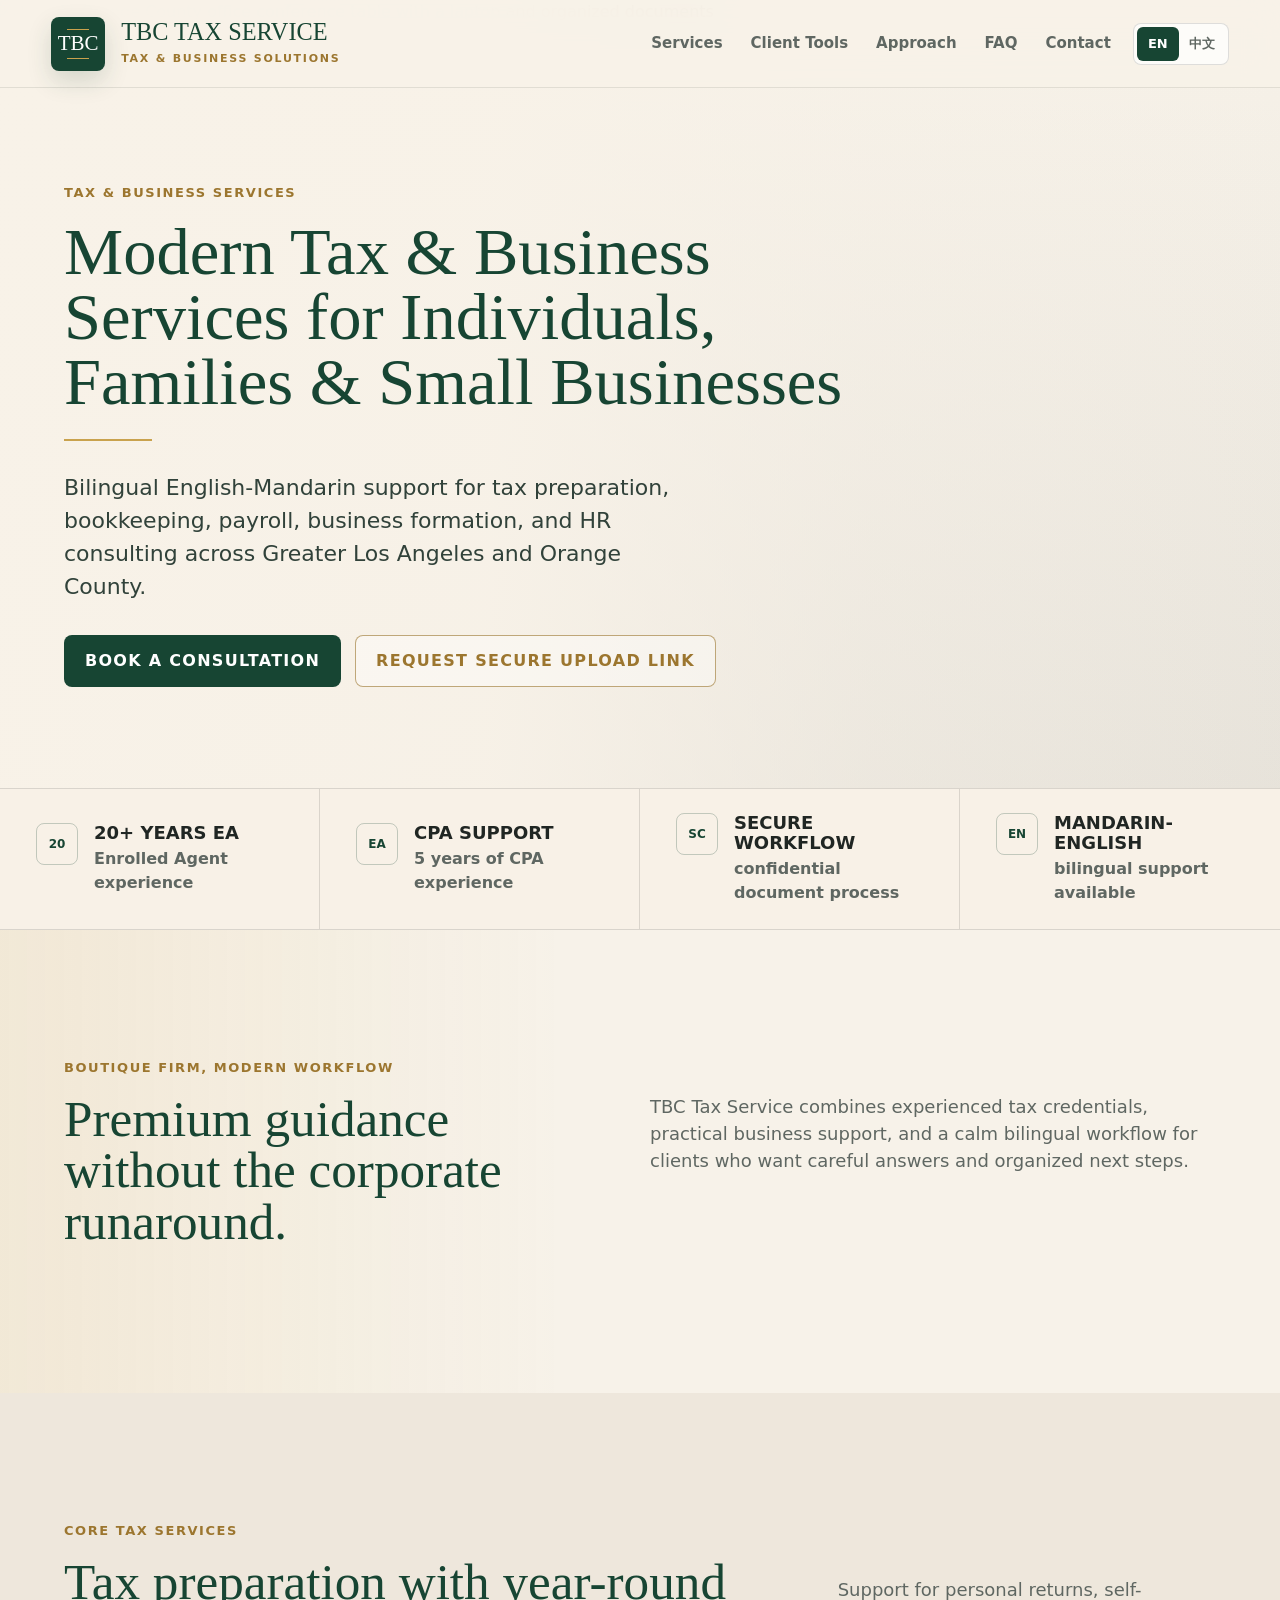
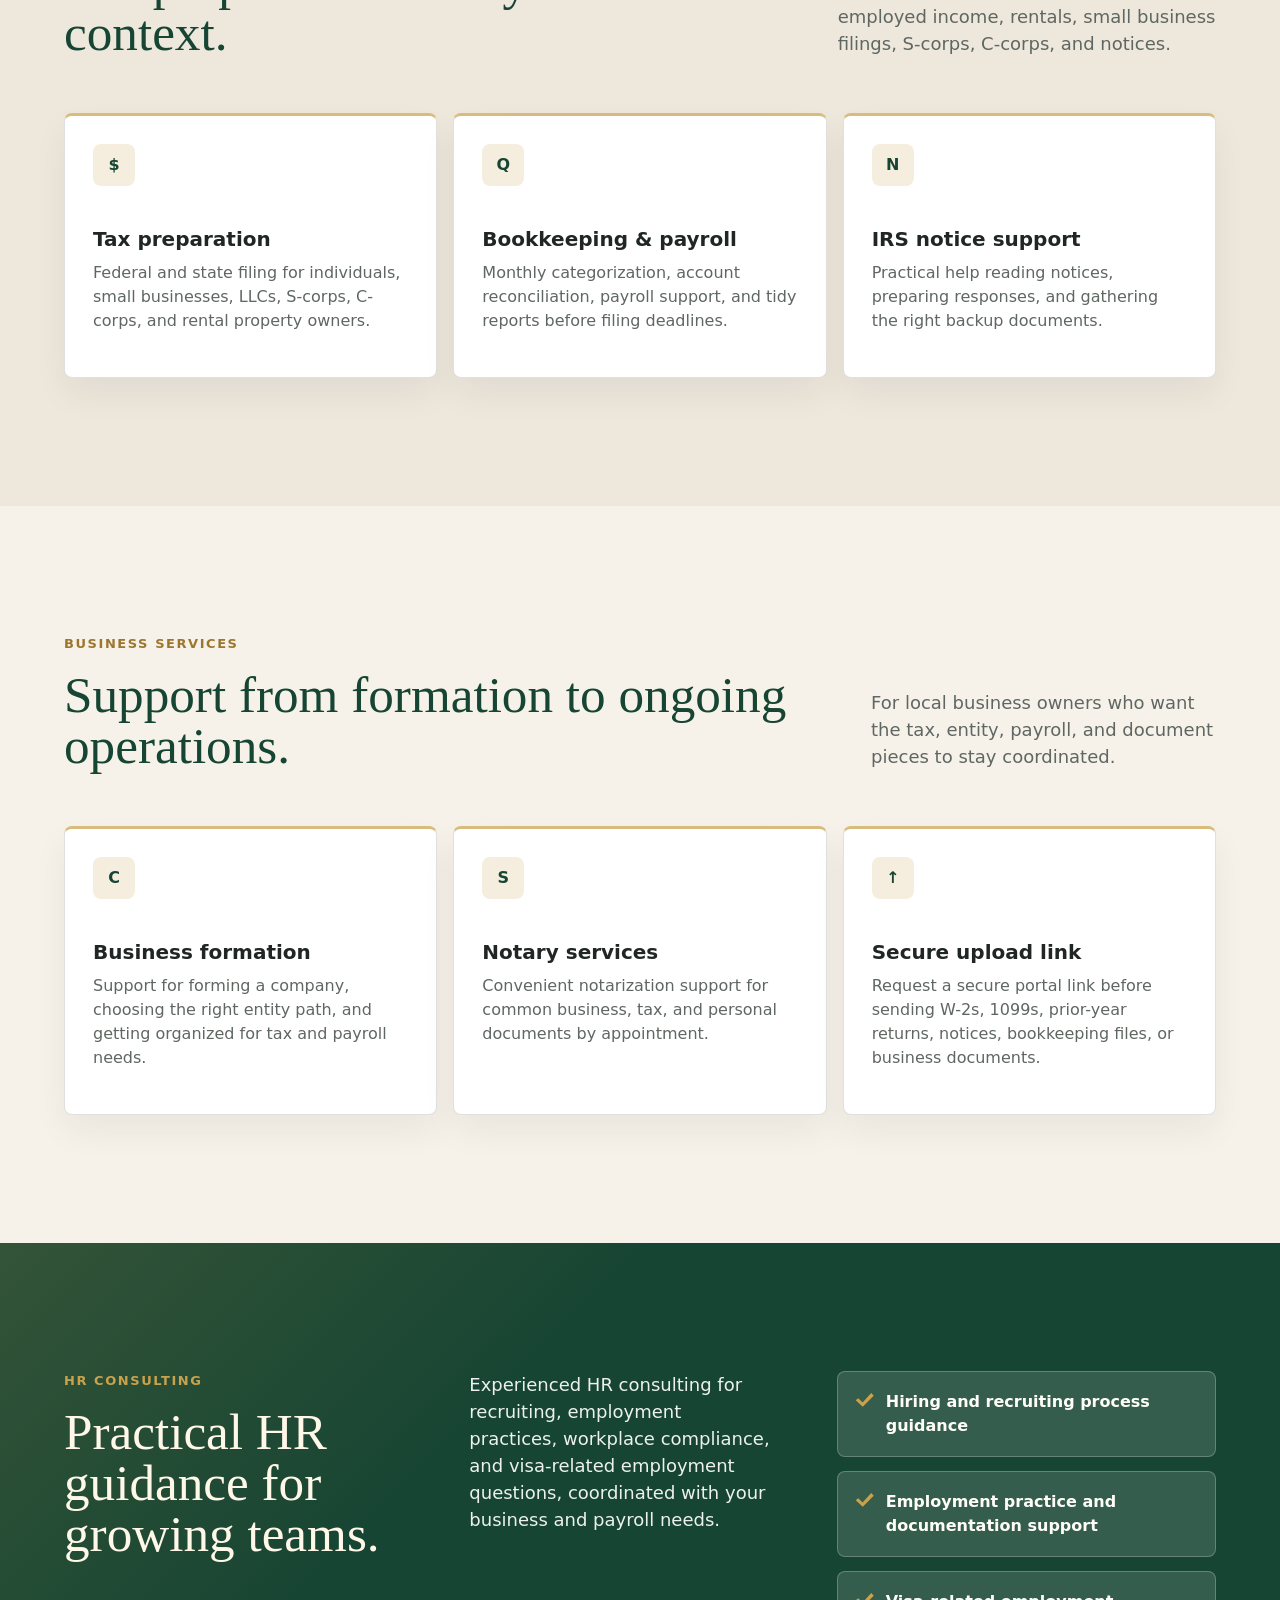
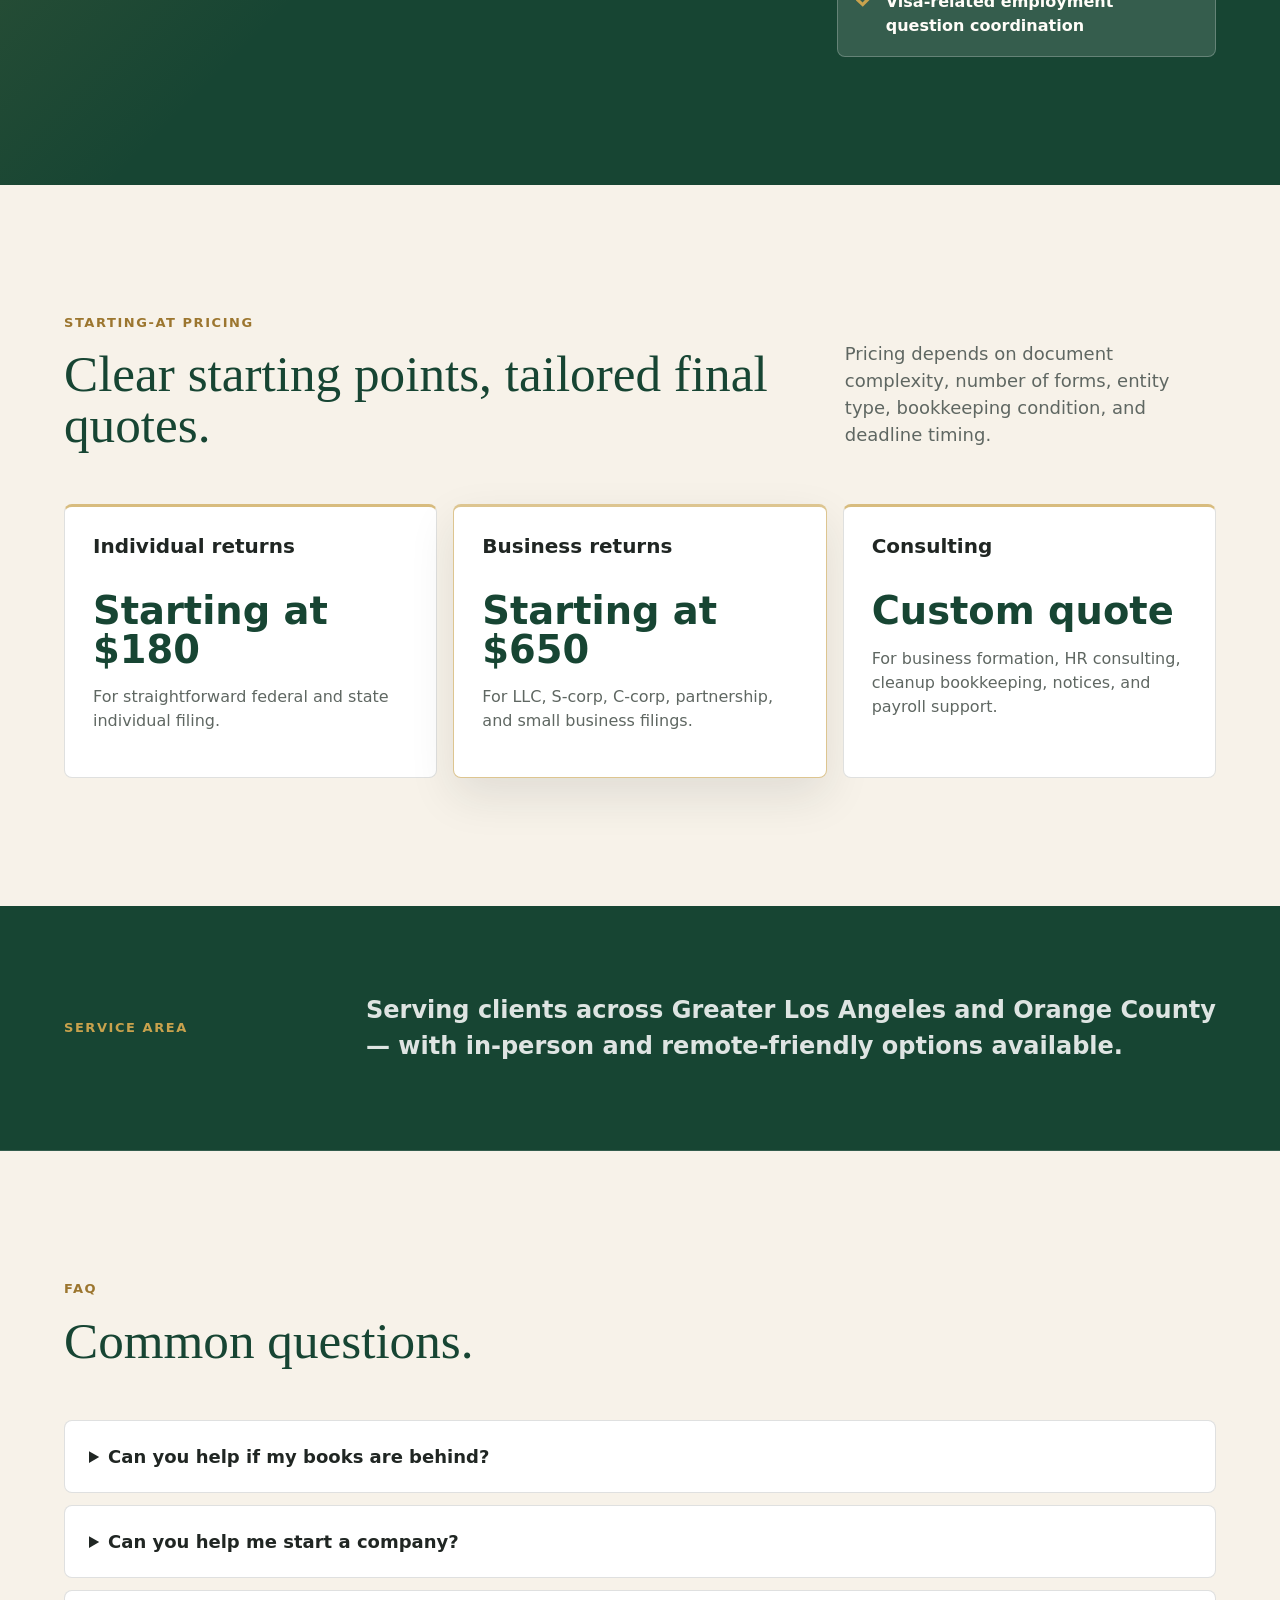
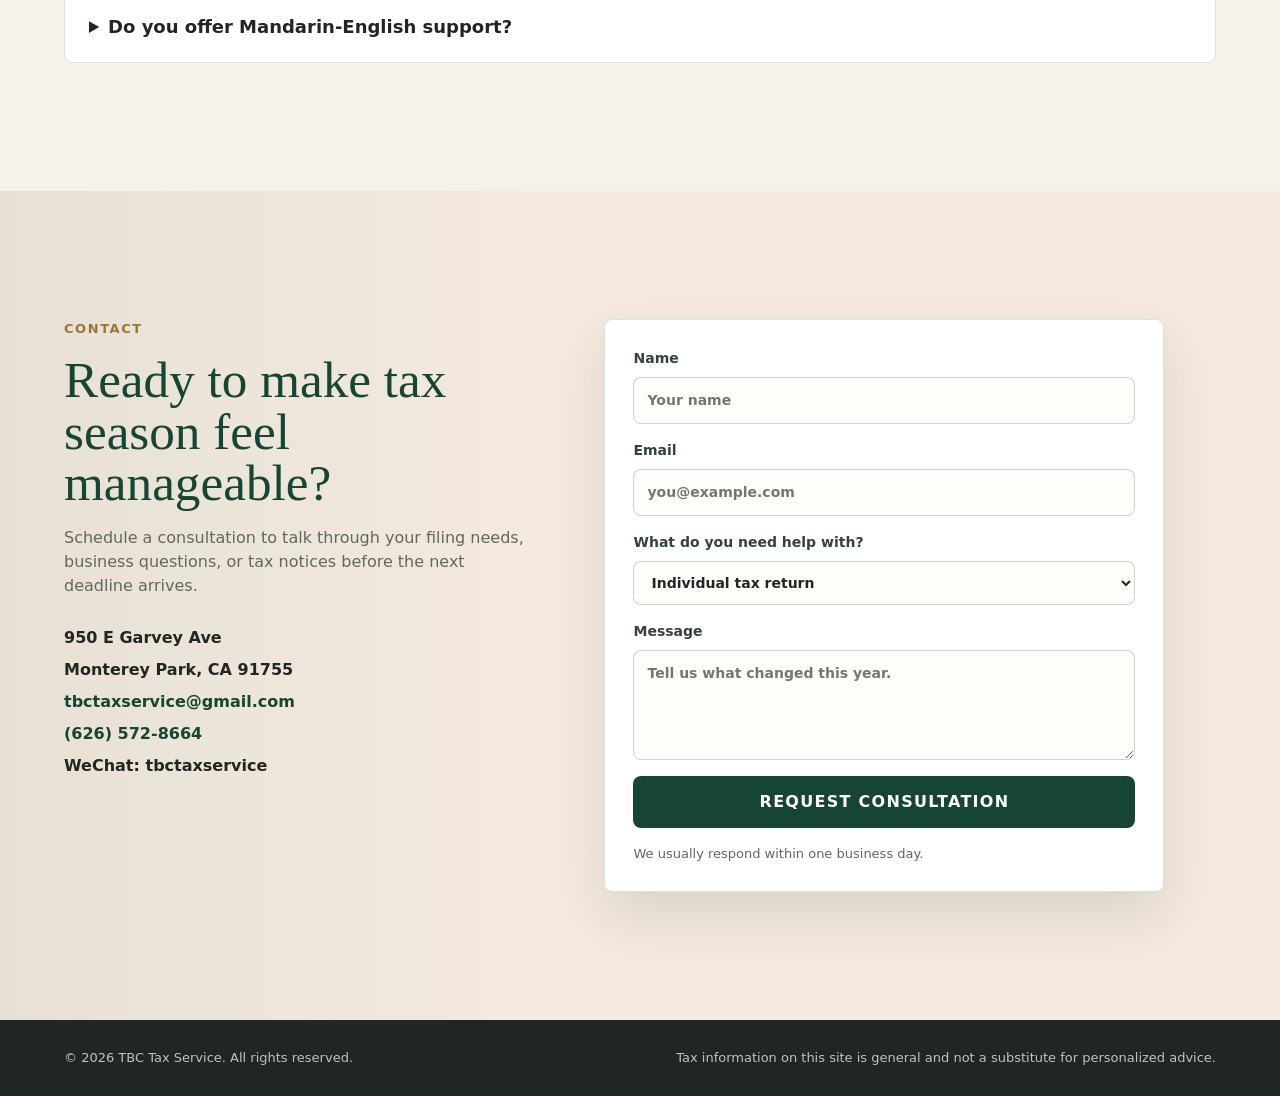
==== index.html @ c4c61e95 "Add files via upload" ====
<!doctype html>
<html lang="en">
  <head>
    <meta charset="utf-8">
    <meta name="viewport" content="width=device-width, initial-scale=1">
    <title>TBC Tax Service | Modern Tax & Business Services</title>
    <meta
      name="description"
      content="Modern tax and business services for individuals, families, self-employed professionals, and small businesses across Greater Los Angeles and Orange County."
    >
    <link rel="stylesheet" href="styles.css">
  </head>
  <body data-page-title-en="TBC Tax Service | Modern Tax & Business Services" data-page-title-zh="TBC Tax Service | 现代税务与商业服务">
    <header class="site-header">
      <a class="brand" href="index.html" aria-label="TBC Tax Service home">
        <span class="brand-mark" aria-hidden="true">TBC</span>
        <span>
          <strong>TBC Tax Service</strong>
          <small>Tax & Business Solutions</small>
        </span>
      </a>

      <div class="header-actions">
        <nav class="nav-links" aria-label="Main navigation">
          <a href="services.html" data-i18n="nav.services">Services</a>
          <a href="client-tools.html" data-i18n="nav.tools">Client Tools</a>
          <a href="approach.html" data-i18n="nav.approach">Approach</a>
          <a href="faq.html" data-i18n="nav.faq">FAQ</a>
          <a href="contact.html" data-i18n="nav.contact">Contact</a>
        </nav>

        <div class="language-switch" aria-label="Language selector">
          <button type="button" data-lang-option="en" aria-pressed="true">EN</button>
          <button type="button" data-lang-option="zh" aria-pressed="false">中文</button>
        </div>

        <button class="nav-toggle" type="button" aria-label="Open navigation" aria-expanded="false">
          <span></span>
          <span></span>
        </button>
      </div>
    </header>

    <main id="top">
      <section class="hero" aria-label="Tax firm introduction">
        <img src="assets/hero-orange-county-office.png" alt="A sunlit Orange County office conference table with a laptop and organized documents" class="hero-image">
        <div class="hero-overlay" aria-hidden="true"></div>
        <div class="hero-content">
          <p class="eyebrow" data-i18n="hero.eyebrow">Tax & business services</p>
          <h1 data-i18n="hero.headline">Modern Tax & Business Services for Individuals, Families & Small Businesses</h1>
          <p class="hero-copy" data-i18n="hero.copy">
            Bilingual English-Mandarin support for tax preparation, bookkeeping, payroll,
            business formation, and HR consulting across Greater Los Angeles and Orange County.
          </p>
          <div class="hero-actions">
            <a class="button primary" href="contact.html" data-i18n="hero.cta">Book a consultation</a>
            <a class="button secondary" href="client-tools.html" data-i18n="tools.portalCta">Request secure upload link</a>
          </div>
        </div>
      </section>

      <section class="trust-strip" aria-label="Firm highlights">
        <div>
          <span class="trust-icon" aria-hidden="true">20</span>
          <strong data-i18n="trust.eaTitle">20+ years EA</strong>
          <span data-i18n="trust.eaText">Enrolled Agent experience</span>
        </div>
        <div>
          <span class="trust-icon" aria-hidden="true">EA</span>
          <strong data-i18n="trust.cpaTitle">CPA support</strong>
          <span data-i18n="trust.cpaText">5 years of CPA experience</span>
        </div>
        <div>
          <span class="trust-icon" aria-hidden="true">SC</span>
          <strong data-i18n="trust.secureTitle">Secure workflow</strong>
          <span data-i18n="trust.secureText">confidential document process</span>
        </div>
        <div>
          <span class="trust-icon" aria-hidden="true">EN</span>
          <strong data-i18n="trust.languageTitle">Mandarin-English</strong>
          <span data-i18n="trust.languageText">bilingual support available</span>
        </div>
      </section>

      <section class="section trust-build">
        <div class="section-kicker" data-i18n="trustBuild.kicker">Boutique firm, modern workflow</div>
        <div class="intro-grid">
          <h2 data-i18n="trustBuild.heading">Premium guidance without the corporate runaround.</h2>
          <p data-i18n="trustBuild.copy">
            TBC Tax Service combines experienced tax credentials, practical business support,
            and a calm bilingual workflow for clients who want careful answers and organized next steps.
          </p>
        </div>
      </section>

      <section class="section services core-tax">
        <div class="section-heading">
          <div>
            <div class="section-kicker" data-i18n="home.coreTaxKicker">Core tax services</div>
            <h2 data-i18n="home.coreTaxHeading">Tax preparation with year-round context.</h2>
          </div>
          <p data-i18n="home.coreTaxCopy">Support for personal returns, self-employed income, rentals, small business filings, S-corps, C-corps, and notices.</p>
        </div>

        <div class="service-grid compact-grid">
          <article class="service-card">
            <span class="service-icon" aria-hidden="true">$</span>
            <h3 data-i18n="services.taxTitle">Tax preparation</h3>
            <p data-i18n="services.taxText">Federal and state filing for individuals, small businesses, LLCs, S-corps, C-corps, and rental property owners.</p>
          </article>
          <article class="service-card">
            <span class="service-icon" aria-hidden="true">Q</span>
            <h3 data-i18n="services.bookkeepingTitle">Bookkeeping & payroll</h3>
            <p data-i18n="services.bookkeepingText">Monthly categorization, account reconciliation, payroll support, and tidy reports before filing deadlines.</p>
          </article>
          <article class="service-card">
            <span class="service-icon" aria-hidden="true">N</span>
            <h3 data-i18n="services.noticeTitle">IRS notice support</h3>
            <p data-i18n="services.noticeText">Practical help reading notices, preparing responses, and gathering the right backup documents.</p>
          </article>
        </div>
      </section>

      <section class="section business-services">
        <div class="section-heading">
          <div>
            <div class="section-kicker" data-i18n="home.businessKicker">Business services</div>
            <h2 data-i18n="home.businessHeading">Support from formation to ongoing operations.</h2>
          </div>
          <p data-i18n="home.businessCopy">For local business owners who want the tax, entity, payroll, and document pieces to stay coordinated.</p>
        </div>

        <div class="service-grid compact-grid">
          <article class="service-card">
            <span class="service-icon" aria-hidden="true">C</span>
            <h3 data-i18n="services.formationTitle">Business formation</h3>
            <p data-i18n="services.formationText">Support for forming a company, choosing the right entity path, and getting organized for tax and payroll needs.</p>
          </article>
          <article class="service-card">
            <span class="service-icon" aria-hidden="true">S</span>
            <h3 data-i18n="services.notaryTitle">Notary services</h3>
            <p data-i18n="services.notaryText">Convenient notarization support for common business, tax, and personal documents by appointment.</p>
          </article>
          <article class="service-card">
            <span class="service-icon" aria-hidden="true">↑</span>
            <h3 data-i18n="tools.uploadTitle">Secure upload link</h3>
            <p data-i18n="tools.uploadText">Request a secure portal link before sending W-2s, 1099s, prior-year returns, notices, bookkeeping files, or business documents.</p>
          </article>
        </div>
      </section>

      <section class="section hr-section">
        <div class="hr-content">
          <div>
            <div class="section-kicker" data-i18n="home.hrKicker">HR consulting</div>
            <h2 data-i18n="home.hrHeading">Practical HR guidance for growing teams.</h2>
          </div>
          <p data-i18n="home.hrCopy">
            Experienced HR consulting for recruiting, employment practices, workplace compliance,
            and visa-related employment questions, coordinated with your business and payroll needs.
          </p>
          <ul class="check-list">
            <li data-i18n="home.hrItem1">Hiring and recruiting process guidance</li>
            <li data-i18n="home.hrItem2">Employment practice and documentation support</li>
            <li data-i18n="home.hrItem3">Visa-related employment question coordination</li>
          </ul>
        </div>
      </section>

      <section class="section pricing-section">
        <div class="section-heading">
          <div>
            <div class="section-kicker" data-i18n="pricing.kicker">Starting-at pricing</div>
            <h2 data-i18n="pricing.heading">Clear starting points, tailored final quotes.</h2>
          </div>
          <p data-i18n="pricing.copy">Pricing depends on document complexity, number of forms, entity type, bookkeeping condition, and deadline timing.</p>
        </div>

        <div class="pricing-grid">
          <article class="pricing-card">
            <h3 data-i18n="pricing.individualTitle">Individual returns</h3>
            <strong data-i18n="pricing.individualPrice">Starting at $180</strong>
            <p data-i18n="pricing.individualText">For straightforward federal and state individual filing.</p>
          </article>
          <article class="pricing-card featured-price">
            <h3 data-i18n="pricing.businessTitle">Business returns</h3>
            <strong data-i18n="pricing.businessPrice">Starting at $650</strong>
            <p data-i18n="pricing.businessText">For LLC, S-corp, C-corp, partnership, and small business filings.</p>
          </article>
          <article class="pricing-card">
            <h3 data-i18n="pricing.consultTitle">Consulting</h3>
            <strong data-i18n="pricing.consultPrice">Custom quote</strong>
            <p data-i18n="pricing.consultText">For business formation, HR consulting, cleanup bookkeeping, notices, and payroll support.</p>
          </article>
        </div>
      </section>

      <section class="service-area service-area-large">
        <div class="section-kicker" data-i18n="serviceArea.kicker">Service area</div>
        <p data-i18n="serviceArea.copy">
          Serving clients across Greater Los Angeles and Orange County — with in-person and remote-friendly options available.
        </p>
      </section>

      <section class="section faq home-faq">
        <div class="section-heading">
          <div>
            <div class="section-kicker" data-i18n="faq.kicker">FAQ</div>
            <h2 data-i18n="faq.heading">Common questions.</h2>
          </div>
        </div>

        <div class="faq-list">
          <details>
            <summary data-i18n="faq.q1">Can you help if my books are behind?</summary>
            <p data-i18n="faq.a1">Yes. We can review bank statements, clean up categories, reconcile accounts, and prepare year-end reports before filing.</p>
          </details>
          <details>
            <summary data-i18n="faq.q2">Can you help me start a company?</summary>
            <p data-i18n="faq.a2">Yes. We can help with business formation planning and setup, then keep your tax, bookkeeping, and payroll questions organized from the start.</p>
          </details>
          <details>
            <summary data-i18n="faq.q4">Do you offer Mandarin-English support?</summary>
            <p data-i18n="faq.a4">Yes. Mandarin-English bilingual support is available for clients who prefer service in either language.</p>
          </details>
        </div>
      </section>

      <section class="contact home-contact">
        <div class="contact-info">
          <div class="section-kicker" data-i18n="contact.kicker">Contact</div>
          <h2 data-i18n="contact.heading">Ready to make tax season feel manageable?</h2>
          <p data-i18n="contact.copy">Schedule a consultation to talk through your filing needs, business questions, or tax notices before the next deadline arrives.</p>
          <address>
            <span>950 E Garvey Ave</span>
            <span>Monterey Park, CA 91755</span>
            <a href="mailto:tbctaxservice@gmail.com">tbctaxservice@gmail.com</a>
            <a href="tel:+16265728664">(626) 572-8664</a>
            <span>WeChat: tbctaxservice</span>
          </address>
        </div>

        <form class="contact-form" aria-label="Consultation request form">
          <label>
            <span data-i18n="form.name">Name</span>
            <input type="text" name="name" autocomplete="name" placeholder="Your name" data-i18n-placeholder="form.namePlaceholder">
          </label>
          <label>
            <span data-i18n="form.email">Email</span>
            <input type="email" name="email" autocomplete="email" placeholder="you@example.com" data-i18n-placeholder="form.emailPlaceholder">
          </label>
          <label>
            <span data-i18n="form.service">What do you need help with?</span>
            <select name="service">
              <option data-i18n="form.optionIndividual">Individual tax return</option>
              <option data-i18n="form.optionBusiness">Business tax return</option>
              <option data-i18n="form.optionBookkeeping">Bookkeeping & payroll</option>
              <option data-i18n="form.optionFormation">Business formation</option>
              <option data-i18n="form.optionNotary">Notary service</option>
              <option data-i18n="form.optionHr">HR consulting</option>
              <option data-i18n="form.optionNotice">IRS or state notice</option>
            </select>
          </label>
          <label>
            <span data-i18n="form.message">Message</span>
            <textarea name="message" rows="4" placeholder="Tell us what changed this year." data-i18n-placeholder="form.messagePlaceholder"></textarea>
          </label>
          <button class="button primary" type="submit" data-i18n="form.submit">Request consultation</button>
          <p class="form-note" data-i18n="form.note">We usually respond within one business day.</p>
        </form>
      </section>
    </main>

    <footer class="site-footer">
      <p data-i18n="footer.copyright">© 2026 TBC Tax Service. All rights reserved.</p>
      <p data-i18n="footer.disclaimer">Tax information on this site is general and not a substitute for personalized advice.</p>
    </footer>

    <script src="script.js"></script>
  </body>
</html>
---- styles.css ----
:root {
  --ink: #202623;
  --muted: #5f6762;
  --paper: #f7f2e9;
  --soft: #eee7dc;
  --sage: #315f48;
  --sage-dark: #174533;
  --copper: #9f6a3d;
  --gold: #c9a24d;
  --line: rgba(32, 38, 35, 0.14);
  --white: #ffffff;
  --shadow: 0 24px 60px rgba(32, 38, 35, 0.12);
  --serif: Georgia, "Times New Roman", serif;
}

* {
  box-sizing: border-box;
}

html {
  scroll-behavior: smooth;
}

body {
  margin: 0;
  color: var(--ink);
  background: var(--paper);
  font-family: Inter, ui-sans-serif, system-ui, -apple-system, BlinkMacSystemFont, "Segoe UI", Arial, sans-serif;
  line-height: 1.5;
}

a {
  color: inherit;
  text-decoration: none;
}

img {
  display: block;
  max-width: 100%;
}

button,
input,
select,
textarea {
  font: inherit;
}

:focus-visible {
  outline: 3px solid rgba(217, 180, 95, 0.72);
  outline-offset: 3px;
}

.site-header {
  position: fixed;
  z-index: 20;
  top: 0;
  left: 0;
  right: 0;
  display: flex;
  align-items: center;
  justify-content: space-between;
  gap: 24px;
  min-height: 88px;
  padding: 16px clamp(20px, 4vw, 56px);
  background: rgba(248, 242, 232, 0.9);
  border-bottom: 1px solid rgba(32, 38, 35, 0.1);
  backdrop-filter: blur(16px);
}

.header-actions {
  display: flex;
  align-items: center;
  gap: 22px;
}

.brand {
  display: inline-flex;
  align-items: center;
  gap: 16px;
  font-weight: 800;
}

.brand strong {
  display: block;
  color: var(--sage-dark);
  font-family: var(--serif);
  font-size: clamp(19px, 1.9vw, 28px);
  font-weight: 500;
  line-height: 1;
  text-transform: uppercase;
}

.brand small {
  display: block;
  margin-top: 7px;
  color: #9c762f;
  font-size: 11px;
  font-weight: 700;
  letter-spacing: 0.16em;
  text-transform: uppercase;
}

.brand-mark {
  position: relative;
  display: grid;
  width: 54px;
  height: 54px;
  place-items: center;
  color: var(--white);
  background: var(--sage-dark);
  border-radius: 8px;
  box-shadow: 0 10px 24px rgba(23, 69, 51, 0.16);
  font-family: var(--serif);
  font-size: 21px;
  font-weight: 500;
}

.brand-mark::before,
.brand-mark::after {
  position: absolute;
  left: 16px;
  width: 22px;
  height: 1px;
  content: "";
  background: var(--gold);
}

.brand-mark::before {
  top: 12px;
}

.brand-mark::after {
  bottom: 12px;
}

.nav-links {
  display: flex;
  align-items: center;
  gap: 28px;
  color: var(--muted);
  font-size: 15px;
  font-weight: 700;
}

.nav-links a {
  position: relative;
}

.nav-links a::after {
  position: absolute;
  right: 0;
  bottom: -8px;
  left: 0;
  height: 2px;
  content: "";
  background: var(--gold);
  transform: scaleX(0);
  transform-origin: center;
  transition: transform 160ms ease;
}

.nav-links a:hover::after,
.nav-links a:focus-visible::after,
.nav-links a[aria-current="page"]::after {
  transform: scaleX(1);
}

.nav-links a[aria-current="page"] {
  color: var(--ink);
}

.language-switch {
  display: inline-flex;
  align-items: center;
  padding: 3px;
  background: rgba(255, 255, 255, 0.72);
  border: 1px solid var(--line);
  border-radius: 8px;
}

.language-switch button {
  min-width: 42px;
  min-height: 34px;
  padding: 6px 10px;
  color: var(--muted);
  background: transparent;
  border: 0;
  border-radius: 6px;
  cursor: pointer;
  font-size: 13px;
  font-weight: 800;
}

.language-switch button[aria-pressed="true"] {
  color: var(--white);
  background: var(--sage-dark);
}

.nav-toggle {
  display: none;
  width: 44px;
  height: 44px;
  padding: 0;
  background: transparent;
  border: 1px solid var(--line);
  border-radius: 8px;
}

.nav-toggle span {
  display: block;
  width: 18px;
  height: 2px;
  margin: 5px auto;
  background: var(--ink);
}

.hero {
  position: relative;
  display: grid;
  min-height: calc(100vh - 112px);
  overflow: hidden;
  isolation: isolate;
  align-items: center;
  padding: 138px clamp(20px, 5vw, 78px) 56px;
}

.hero-image {
  position: absolute;
  z-index: -3;
  inset: 0;
  width: 100%;
  height: 100%;
  object-fit: cover;
  object-position: center right;
}

.hero-overlay {
  position: absolute;
  z-index: -2;
  inset: 0;
  background:
    linear-gradient(90deg, rgba(248, 242, 232, 0.99) 0%, rgba(248, 242, 232, 0.92) 38%, rgba(248, 242, 232, 0.34) 68%, rgba(248, 242, 232, 0.04) 100%),
    linear-gradient(0deg, rgba(32, 38, 35, 0.08), rgba(32, 38, 35, 0));
}

.hero-content {
  width: min(830px, 100%);
}

.eyebrow,
.section-kicker {
  margin: 0 0 16px;
  color: #9c762f;
  font-size: 13px;
  font-weight: 800;
  letter-spacing: 0.12em;
  text-transform: uppercase;
}

h1,
h2,
h3,
p {
  margin-top: 0;
}

h1 {
  max-width: 1040px;
  margin-bottom: 24px;
  color: var(--sage-dark);
  font-family: var(--serif);
  font-size: clamp(44px, 5.2vw, 76px);
  font-weight: 500;
  line-height: 0.98;
  letter-spacing: 0;
}

h2 {
  margin-bottom: 18px;
  color: var(--sage-dark);
  font-family: var(--serif);
  font-size: clamp(34px, 4vw, 58px);
  font-weight: 500;
  line-height: 1;
  letter-spacing: 0;
}

h3 {
  margin-bottom: 10px;
  font-size: 20px;
  line-height: 1.15;
}

.hero-copy {
  position: relative;
  max-width: 640px;
  margin-bottom: 32px;
  padding-top: 32px;
  color: #31423a;
  font-size: clamp(18px, 2vw, 22px);
}

.hero-copy::before {
  position: absolute;
  top: 0;
  left: 0;
  width: 88px;
  height: 2px;
  content: "";
  background: var(--gold);
}

.hero-actions {
  display: flex;
  flex-wrap: wrap;
  gap: 14px;
}

.button {
  display: inline-flex;
  align-items: center;
  justify-content: center;
  min-height: 48px;
  padding: 13px 20px;
  border: 1px solid transparent;
  border-radius: 8px;
  font-weight: 800;
  letter-spacing: 0.08em;
  text-transform: uppercase;
  transition: transform 160ms ease, background 160ms ease, border-color 160ms ease;
}

.button:hover,
.button:focus-visible {
  transform: translateY(-1px);
}

.button.primary {
  color: var(--white);
  background: var(--sage-dark);
}

.button.primary:hover,
.button.primary:focus-visible {
  background: var(--sage);
}

.button.secondary {
  color: #9c762f;
  background: rgba(255, 255, 255, 0.38);
  border-color: rgba(156, 118, 47, 0.62);
}

.trust-strip {
  display: grid;
  grid-template-columns: repeat(4, 1fr);
  border-top: 1px solid var(--line);
  border-bottom: 1px solid var(--line);
  background: rgba(248, 242, 232, 0.96);
}

.trust-strip div {
  display: grid;
  grid-template-columns: 42px minmax(0, 1fr);
  column-gap: 16px;
  align-content: center;
  min-height: 112px;
  padding: 24px clamp(18px, 3vw, 36px);
  border-right: 1px solid var(--line);
}

.trust-strip div:last-child {
  border-right: 0;
}

.trust-strip strong {
  display: block;
  margin-bottom: 4px;
  font-size: clamp(15px, 1.5vw, 18px);
  line-height: 1.1;
  text-transform: uppercase;
}

.trust-strip span {
  color: var(--muted);
  font-weight: 600;
}

.trust-strip .trust-icon {
  display: grid;
  grid-row: 1 / span 2;
  width: 42px;
  height: 42px;
  place-items: center;
  color: var(--sage-dark);
  border: 1px solid rgba(23, 69, 51, 0.24);
  border-radius: 8px;
  font-size: 12px;
  font-weight: 900;
}

.service-area {
  display: grid;
  grid-template-columns: minmax(180px, 0.28fr) minmax(280px, 1fr);
  gap: clamp(22px, 5vw, 64px);
  align-items: center;
  padding: 34px clamp(20px, 5vw, 72px);
  background: var(--sage-dark);
  border-bottom: 1px solid rgba(255, 255, 255, 0.12);
}

.service-area .section-kicker {
  margin-bottom: 0;
  color: var(--gold);
}

.service-area p {
  max-width: 1040px;
  margin-bottom: 0;
  color: rgba(255, 255, 255, 0.86);
  font-size: clamp(18px, 2vw, 24px);
  font-weight: 700;
}

.section {
  padding: clamp(72px, 10vw, 132px) clamp(20px, 5vw, 72px);
}

.trust-build {
  background:
    linear-gradient(90deg, rgba(201, 162, 77, 0.12), rgba(201, 162, 77, 0) 44%),
    var(--paper);
}

.page-hero {
  padding: 150px clamp(20px, 5vw, 72px) clamp(58px, 8vw, 96px);
  background: var(--paper);
}

.page-hero h1 {
  max-width: 960px;
  margin-bottom: 22px;
  font-size: clamp(46px, 6.2vw, 86px);
}

.page-hero p {
  max-width: 760px;
  color: var(--muted);
  font-size: clamp(18px, 2vw, 22px);
}

.contact-hero {
  background: #f4eadf;
}

.intro-section {
  background: var(--paper);
}

.intro-grid {
  display: grid;
  grid-template-columns: minmax(260px, 0.9fr) minmax(280px, 1fr);
  gap: clamp(28px, 6vw, 92px);
  align-items: start;
}

.intro-grid p,
.section-heading p,
.audience-content p {
  color: var(--muted);
  font-size: 18px;
}

.section-heading {
  display: flex;
  align-items: end;
  justify-content: space-between;
  gap: 36px;
  margin-bottom: 36px;
}

.section-heading p {
  width: min(430px, 100%);
  margin-bottom: 20px;
}

.services {
  background: var(--soft);
}

.core-tax {
  background: var(--soft);
}

.business-services {
  background: var(--paper);
}

.home-overview {
  background: var(--white);
}

.home-link-grid {
  display: grid;
  grid-template-columns: repeat(4, minmax(0, 1fr));
  gap: 16px;
}

.home-link-card {
  display: grid;
  min-height: 210px;
  align-content: space-between;
  padding: 24px;
  background: var(--soft);
  border: 1px solid var(--line);
  border-radius: 8px;
  transition: border-color 160ms ease, transform 160ms ease;
}

.home-link-card:hover,
.home-link-card:focus-visible {
  border-color: rgba(39, 79, 59, 0.52);
  transform: translateY(-2px);
}

.home-link-card p {
  color: var(--muted);
}

.service-grid {
  display: grid;
  grid-template-columns: repeat(3, minmax(0, 1fr));
  gap: 16px;
}

.service-card {
  min-height: 278px;
  padding: 28px;
  background: var(--white);
  border: 1px solid var(--line);
  border-top: 3px solid rgba(201, 162, 77, 0.72);
  border-radius: 8px;
  box-shadow: 0 16px 34px rgba(19, 34, 28, 0.06);
}

.compact-grid .service-card {
  min-height: 246px;
}

.service-icon {
  display: grid;
  width: 42px;
  height: 42px;
  place-items: center;
  margin-bottom: 42px;
  color: var(--sage-dark);
  background: rgba(201, 162, 77, 0.18);
  border-radius: 8px;
  font-weight: 800;
}

.service-card p,
.tool-card p,
.upload-panel p,
.process-list p,
.faq p,
.contact-info p,
.form-note {
  color: var(--muted);
}

.tools {
  background: var(--white);
}

.tools-grid {
  display: grid;
  grid-template-columns: minmax(320px, 1.1fr) minmax(280px, 0.9fr);
  gap: 18px;
}

.upload-panel {
  display: grid;
  grid-template-columns: minmax(220px, 0.88fr) minmax(260px, 1fr);
  gap: 28px;
  align-items: center;
  min-height: 360px;
  padding: 30px;
  color: var(--white);
  background: var(--sage-dark);
  border-radius: 8px;
}

.upload-panel p {
  color: rgba(255, 255, 255, 0.78);
}

.tool-icon {
  display: grid;
  width: 46px;
  height: 46px;
  place-items: center;
  margin-bottom: 54px;
  color: var(--ink);
  background: var(--gold);
  border-radius: 8px;
  font-size: 26px;
  font-weight: 800;
}

.upload-form {
  display: grid;
  gap: 14px;
}

.secure-request-box {
  display: grid;
  gap: 10px;
  min-height: 168px;
  padding: 24px;
  color: var(--white);
  background: rgba(255, 255, 255, 0.1);
  border: 1px solid rgba(255, 255, 255, 0.28);
  border-radius: 8px;
  align-content: center;
}

.secure-request-box strong {
  font-size: 20px;
}

.secure-request-box span {
  color: rgba(255, 255, 255, 0.74);
  font-size: 14px;
}

.file-drop {
  display: grid;
  gap: 8px;
  min-height: 168px;
  padding: 22px;
  color: var(--white);
  background: rgba(255, 255, 255, 0.1);
  border: 1px dashed rgba(255, 255, 255, 0.45);
  border-radius: 8px;
  place-content: center;
  text-align: center;
}

.file-drop span {
  font-size: 18px;
}

.file-drop small,
.upload-status {
  color: rgba(255, 255, 255, 0.7);
  font-size: 13px;
}

.file-drop input {
  color: var(--white);
  background: transparent;
  border: 0;
  padding: 0;
}

.upload-status {
  margin-bottom: 0;
}

.tool-card-list {
  display: grid;
  gap: 14px;
}

.tool-card {
  min-height: 110px;
  padding: 24px;
  background: var(--soft);
  border: 1px solid var(--line);
  border-radius: 8px;
}

.tool-card h3 {
  font-size: 19px;
}

.process {
  background: var(--paper);
}

.hr-section {
  color: var(--white);
  background:
    linear-gradient(135deg, rgba(201, 162, 77, 0.16), rgba(201, 162, 77, 0) 36%),
    var(--sage-dark);
}

.hr-section .section-kicker {
  color: var(--gold);
}

.hr-section h2 {
  color: #fff7e8;
}

.hr-content {
  display: grid;
  grid-template-columns: minmax(260px, 0.9fr) minmax(280px, 0.8fr) minmax(280px, 1fr);
  gap: clamp(28px, 5vw, 72px);
  align-items: start;
}

.hr-content p {
  color: rgba(255, 255, 255, 0.92);
  font-size: 18px;
}

.pricing-section {
  background: var(--paper);
}

.pricing-grid {
  display: grid;
  grid-template-columns: repeat(3, minmax(0, 1fr));
  gap: 16px;
}

.pricing-card {
  min-height: 250px;
  padding: 28px;
  background: var(--white);
  border: 1px solid var(--line);
  border-top: 3px solid rgba(201, 162, 77, 0.72);
  border-radius: 8px;
}

.pricing-card strong {
  display: block;
  margin: 34px 0 16px;
  color: var(--sage-dark);
  font-size: clamp(28px, 3vw, 40px);
  line-height: 1;
}

.pricing-card p {
  color: var(--muted);
}

.featured-price {
  border-color: rgba(201, 162, 77, 0.62);
  box-shadow: 0 18px 46px rgba(32, 38, 35, 0.1);
}

.service-area-large {
  padding-top: clamp(50px, 7vw, 86px);
  padding-bottom: clamp(50px, 7vw, 86px);
}

.process-list {
  display: grid;
  grid-template-columns: repeat(3, minmax(0, 1fr));
  gap: 1px;
  overflow: hidden;
  border: 1px solid var(--line);
  border-radius: 8px;
  background: var(--line);
}

.process-list article {
  min-height: 260px;
  padding: 32px;
  background: var(--white);
}

.process-list span {
  display: inline-block;
  margin-bottom: 56px;
  color: var(--copper);
  font-size: 14px;
  font-weight: 800;
}

.audience-section {
  color: var(--white);
  background: var(--sage-dark);
}

.audience-section .section-kicker {
  color: var(--gold);
}

.audience-content {
  display: grid;
  grid-template-columns: minmax(260px, 0.9fr) minmax(280px, 1fr);
  gap: clamp(28px, 6vw, 92px);
  align-items: start;
}

.check-list {
  display: grid;
  gap: 14px;
  margin: 0;
  padding: 0;
  list-style: none;
}

.check-list li {
  position: relative;
  padding: 18px 18px 18px 48px;
  color: #fffdf8;
  background: rgba(255, 255, 255, 0.13);
  border: 1px solid rgba(255, 255, 255, 0.24);
  border-radius: 8px;
  font-weight: 700;
}

.check-list li::before {
  position: absolute;
  top: 18px;
  left: 18px;
  width: 18px;
  height: 18px;
  content: "";
  background: var(--gold);
  clip-path: polygon(14% 48%, 38% 72%, 86% 20%, 100% 34%, 39% 96%, 0 60%);
}

.faq {
  background: var(--paper);
}

.faq-list {
  display: grid;
  gap: 12px;
}

details {
  background: var(--white);
  border: 1px solid var(--line);
  border-radius: 8px;
}

summary {
  cursor: pointer;
  padding: 22px 24px;
  font-size: 18px;
  font-weight: 800;
}

details p {
  max-width: 860px;
  padding: 0 24px 24px;
}

.contact {
  display: grid;
  grid-template-columns: minmax(280px, 0.9fr) minmax(300px, 560px);
  gap: clamp(28px, 6vw, 92px);
  padding: clamp(72px, 10vw, 132px) clamp(20px, 5vw, 72px);
  background: #f4eadf;
}

.home-contact {
  background:
    linear-gradient(90deg, rgba(23, 69, 51, 0.06), rgba(23, 69, 51, 0) 42%),
    #f4eadf;
}

address {
  display: grid;
  gap: 8px;
  margin-top: 28px;
  font-style: normal;
  font-weight: 700;
}

address a {
  color: var(--sage-dark);
}

.contact-form {
  display: grid;
  gap: 16px;
  padding: 28px;
  background: var(--white);
  border: 1px solid var(--line);
  border-radius: 8px;
  box-shadow: var(--shadow);
}

label {
  display: grid;
  gap: 8px;
  color: #33423a;
  font-size: 14px;
  font-weight: 800;
}

input,
select,
textarea {
  width: 100%;
  border: 1px solid rgba(32, 38, 35, 0.2);
  border-radius: 8px;
  padding: 12px 13px;
  color: var(--ink);
  background: #fffdf9;
}

textarea {
  resize: vertical;
}

.form-note {
  margin-bottom: 0;
  font-size: 13px;
}

.site-footer {
  display: flex;
  justify-content: space-between;
  gap: 24px;
  padding: 28px clamp(20px, 5vw, 72px);
  color: var(--muted);
  background: var(--ink);
}

.site-footer p {
  margin: 0;
  color: rgba(255, 255, 255, 0.72);
  font-size: 13px;
}

@media (max-width: 980px) {
  .site-header {
    gap: 16px;
  }

  .header-actions {
    gap: 14px;
  }

  .nav-links {
    gap: 18px;
  }

  .service-grid,
  .home-link-grid,
  .pricing-grid,
  .process-list,
  .upload-panel {
    grid-template-columns: repeat(2, minmax(0, 1fr));
  }

  .hr-content {
    grid-template-columns: 1fr;
  }

  .process-list article:last-child {
    grid-column: 1 / -1;
  }

  .trust-strip {
    grid-template-columns: repeat(2, minmax(0, 1fr));
  }

  .trust-strip div:nth-child(2) {
    border-right: 0;
  }

  .trust-strip div:nth-child(-n + 2) {
    border-bottom: 1px solid var(--line);
  }
}

@media (max-width: 760px) {
  .site-header {
    min-height: 68px;
    padding: 12px 18px;
  }

  .header-actions {
    gap: 10px;
  }

  .nav-toggle {
    display: block;
  }

  .nav-links {
    position: absolute;
    top: 68px;
    right: 18px;
    left: 18px;
    display: none;
    flex-direction: column;
    align-items: stretch;
    gap: 0;
    padding: 10px;
    background: var(--white);
    border: 1px solid var(--line);
    border-radius: 8px;
    box-shadow: var(--shadow);
  }

  .language-switch {
    padding: 2px;
  }

  .language-switch button {
    min-width: 38px;
    min-height: 32px;
    padding: 5px 8px;
    font-size: 12px;
  }

  .nav-links.is-open {
    display: flex;
  }

  .nav-links a {
    padding: 14px;
  }

  .hero {
    min-height: 88vh;
    padding: 104px 20px 56px;
  }

  .hero-overlay {
    background:
      linear-gradient(90deg, rgba(251, 250, 247, 0.96), rgba(251, 250, 247, 0.62)),
      linear-gradient(0deg, rgba(19, 34, 28, 0.18), rgba(19, 34, 28, 0.05));
  }

  h1 {
    max-width: 100%;
  }

  .trust-strip,
  .service-area,
  .intro-grid,
  .section-heading,
  .audience-content,
  .contact {
    grid-template-columns: 1fr;
  }

  .trust-strip {
    display: grid;
  }

  .trust-strip div {
    min-height: auto;
    border-right: 0;
    border-bottom: 1px solid var(--line);
  }

  .trust-strip div:last-child {
    border-bottom: 0;
  }

  .trust-strip div:nth-child(2) {
    border-bottom: 1px solid var(--line);
  }

  .section-heading {
    display: grid;
  }

  .section-heading p {
    margin-bottom: 0;
  }

  .service-grid,
  .home-link-grid,
  .pricing-grid,
  .process-list,
  .tools-grid,
  .upload-panel {
    grid-template-columns: 1fr;
  }

  .process-list article:last-child {
    grid-column: auto;
  }

  .site-footer {
    display: grid;
  }
}

@media (max-width: 440px) {
  .site-header {
    padding-right: 14px;
    padding-left: 14px;
  }

  .brand {
    gap: 10px;
  }

  .brand small {
    max-width: 170px;
    font-size: 9px;
  }

  .brand strong {
    font-size: 18px;
  }

  .brand-mark {
    width: 46px;
    height: 46px;
    font-size: 18px;
  }

  .brand-mark::before,
  .brand-mark::after {
    left: 14px;
    width: 18px;
  }

  .hero-actions,
  .button {
    width: 100%;
  }

  .service-card,
  .process-list article,
  .contact-form {
    padding: 22px;
  }
}
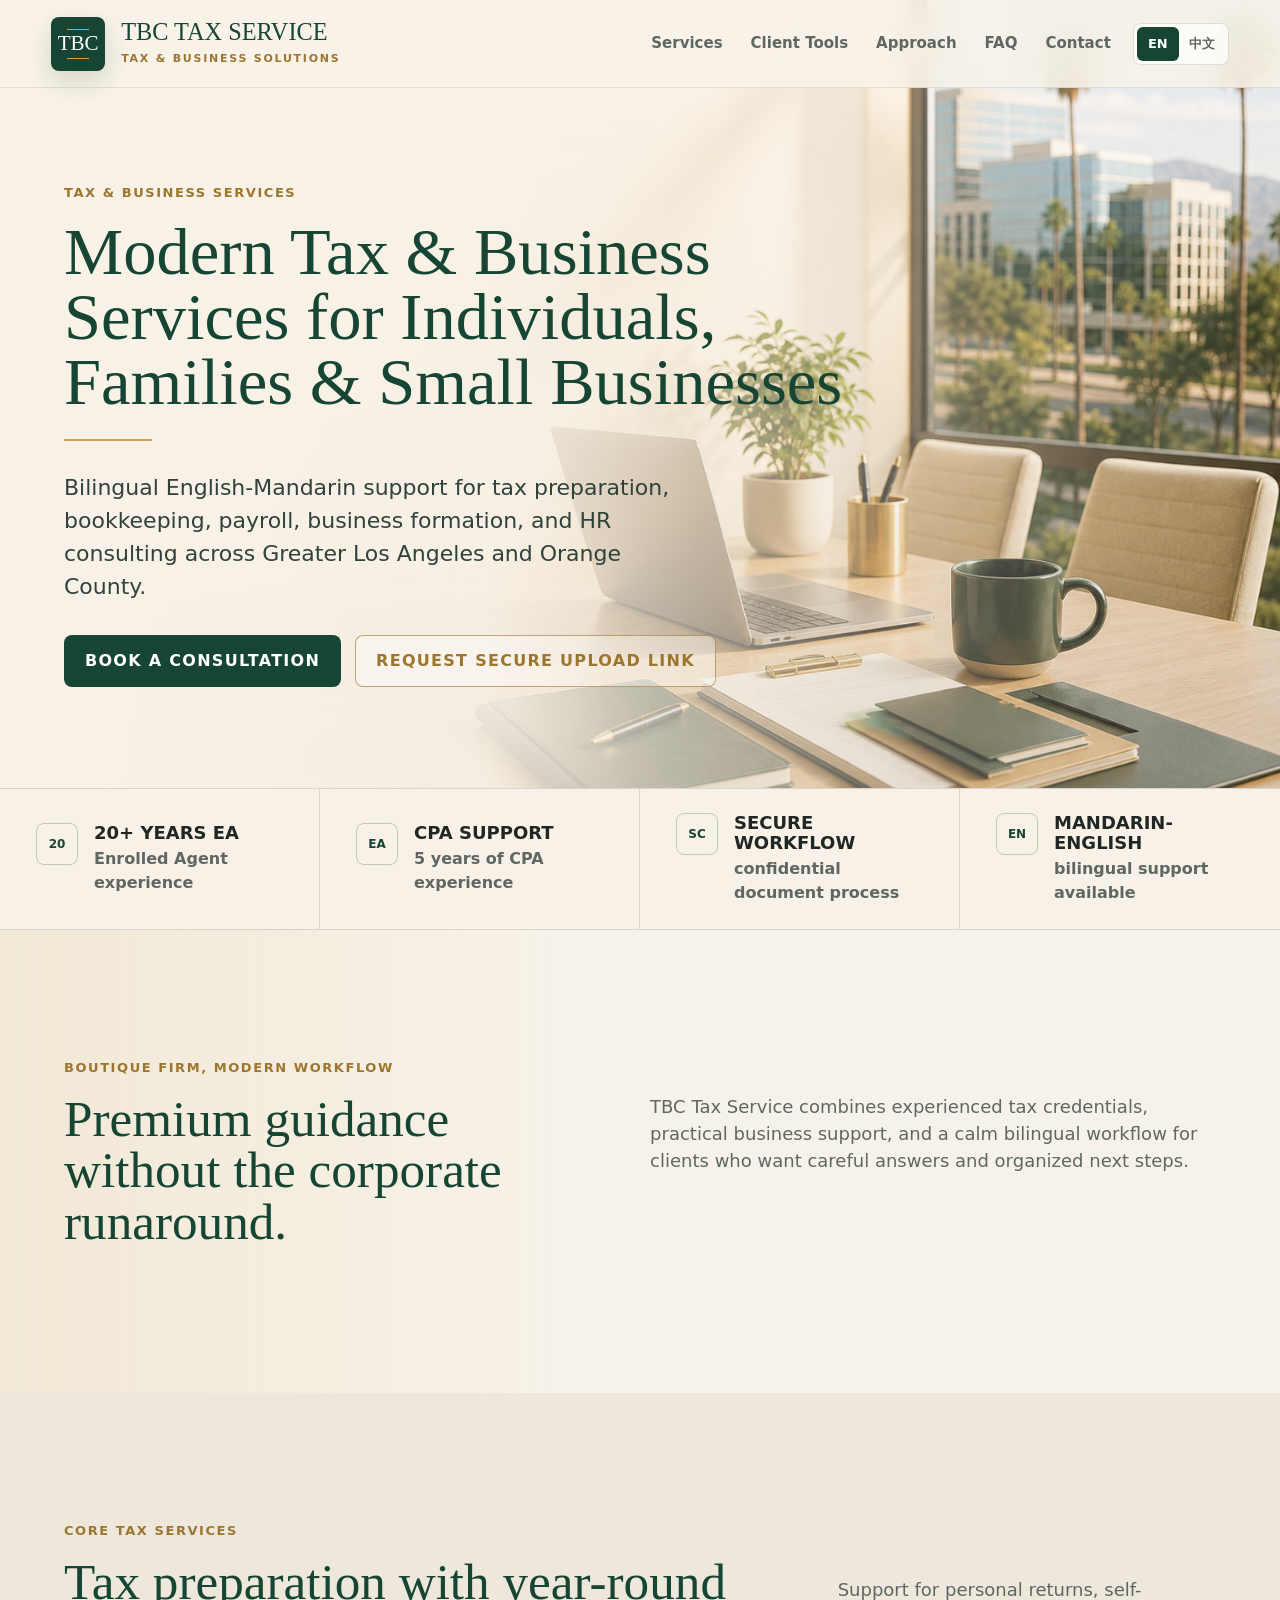
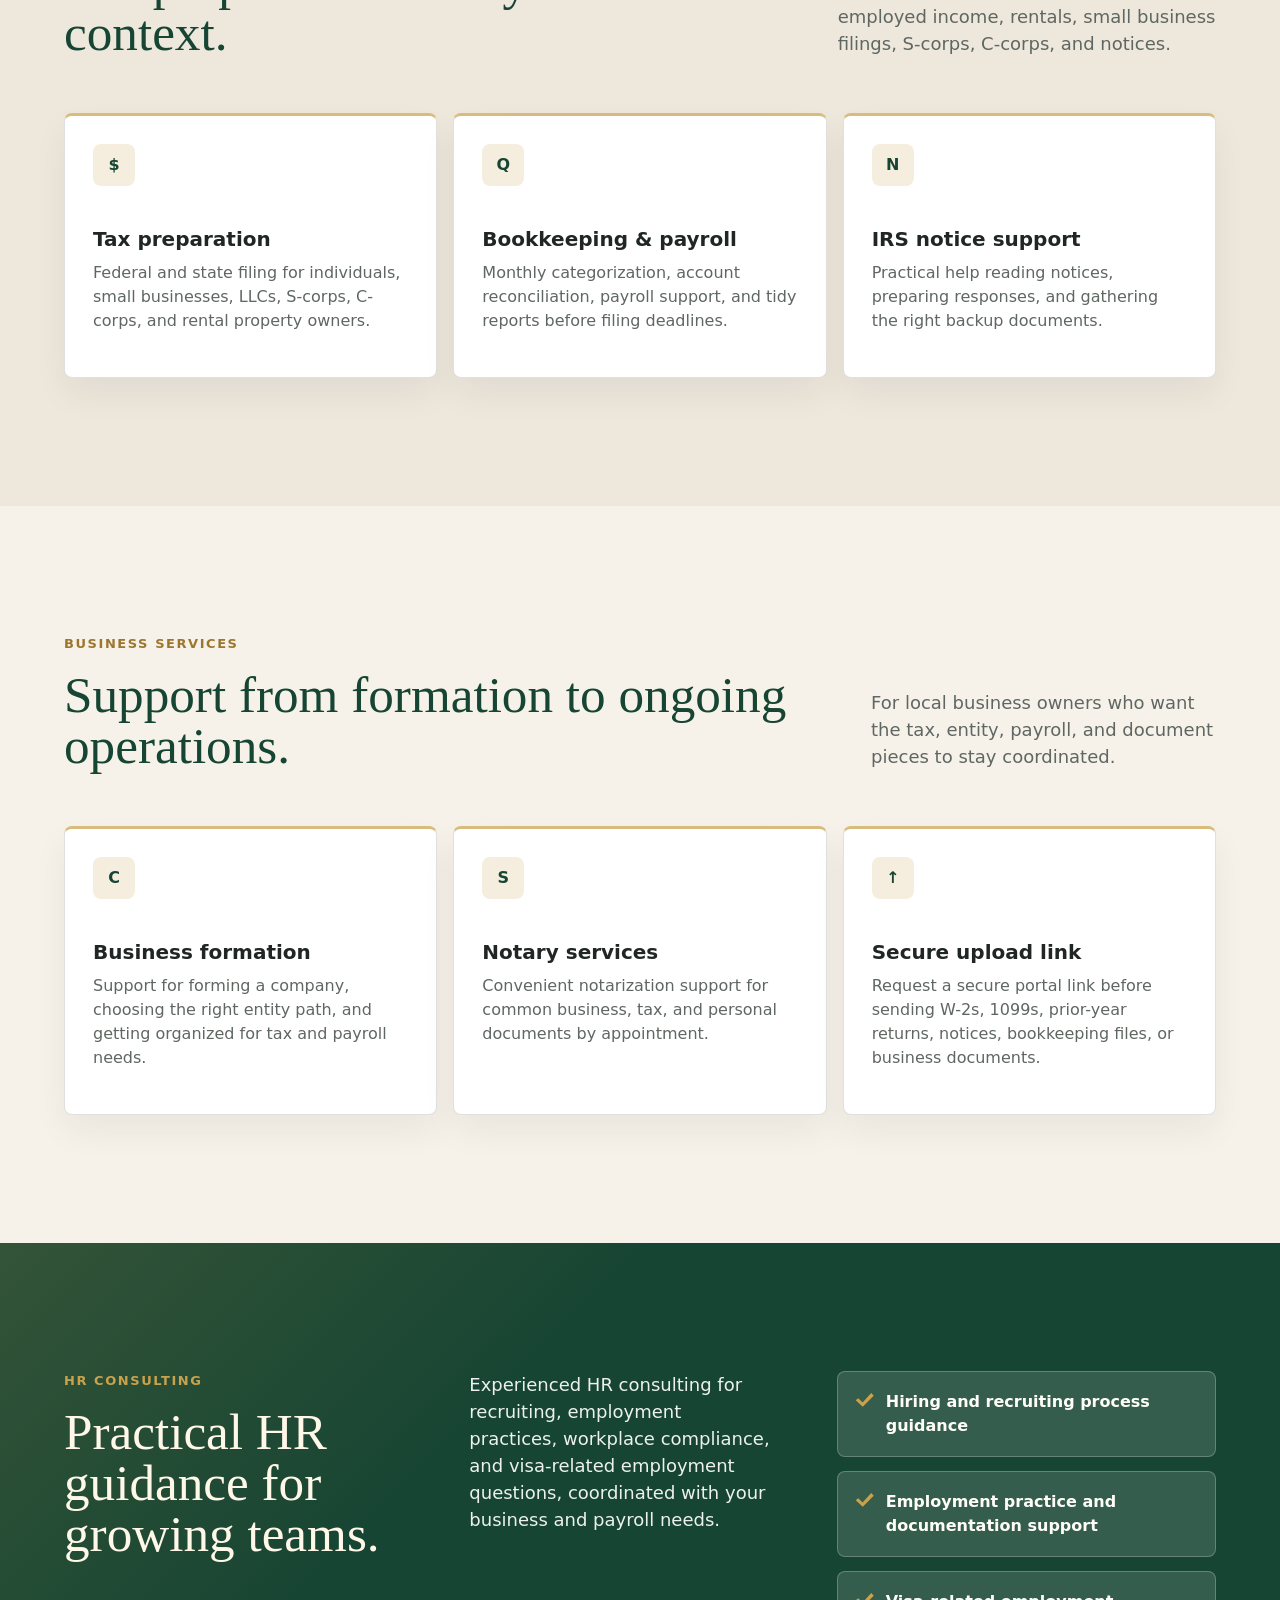
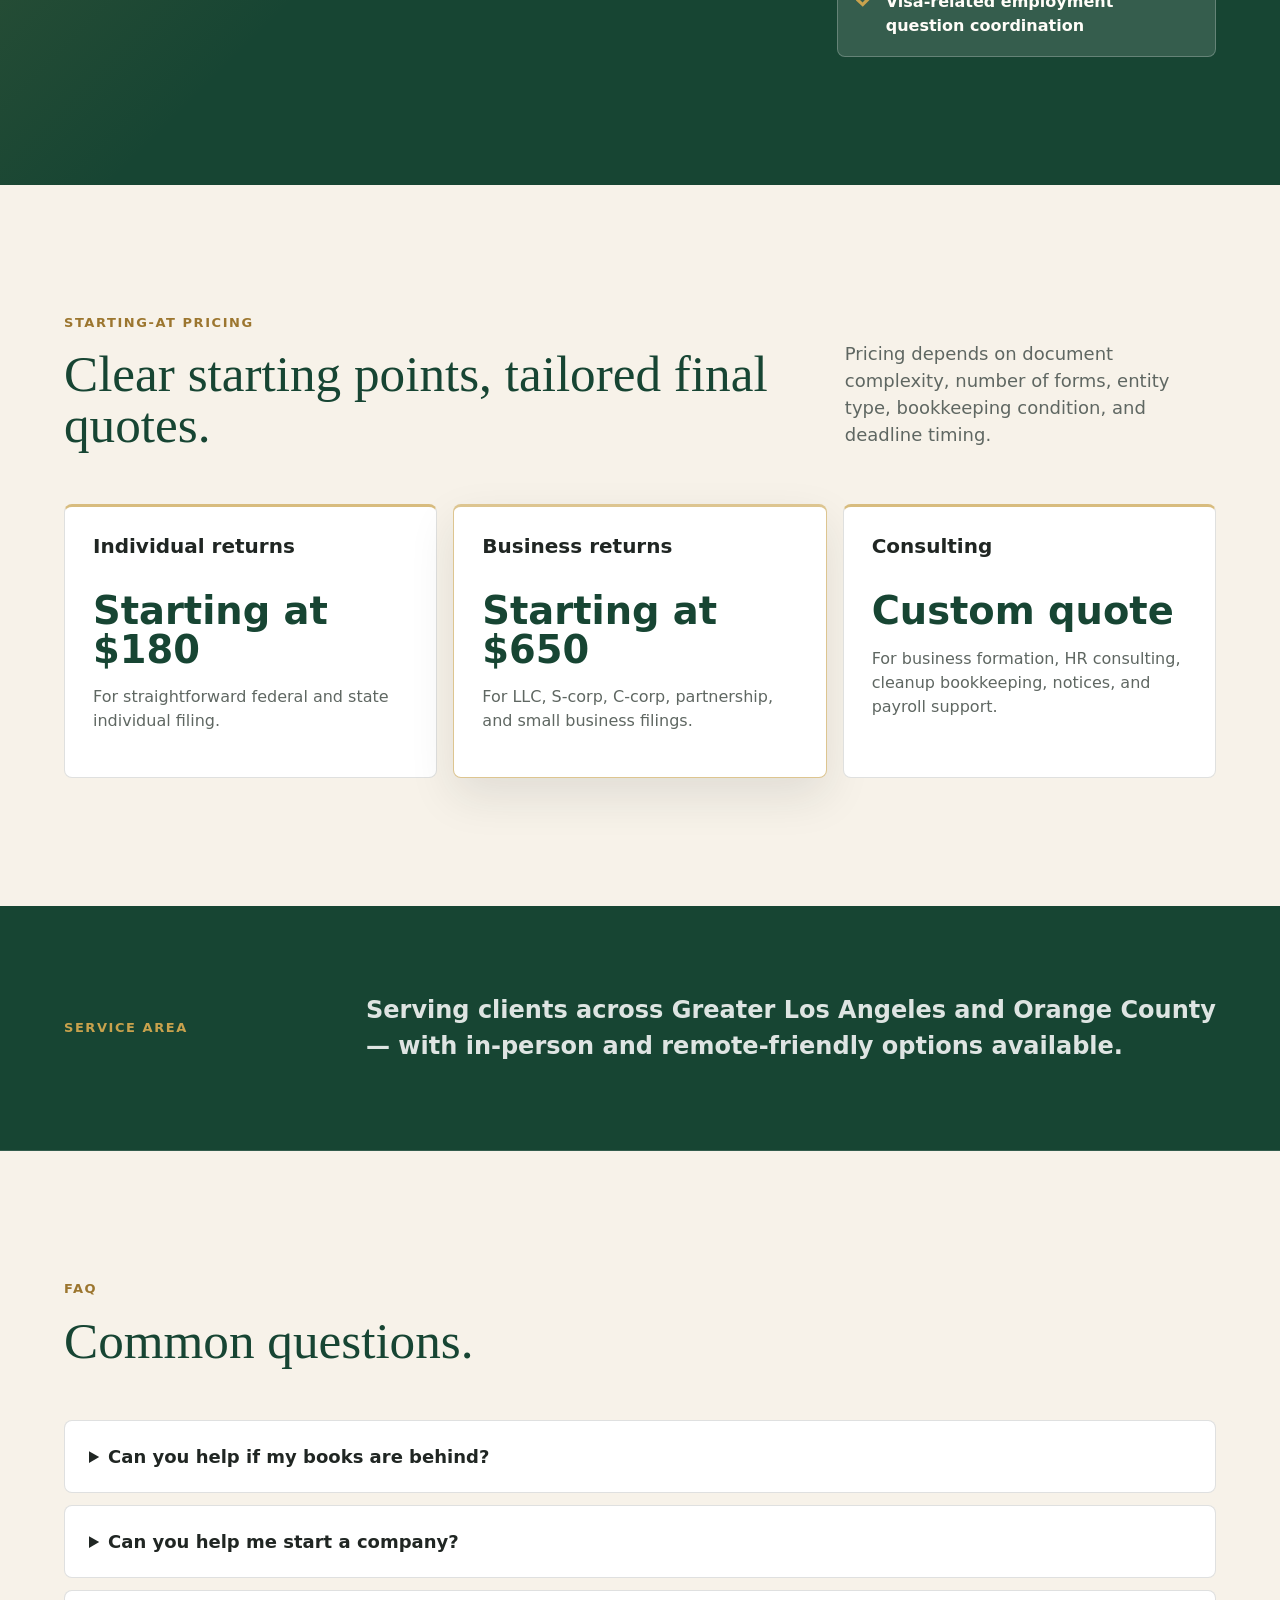
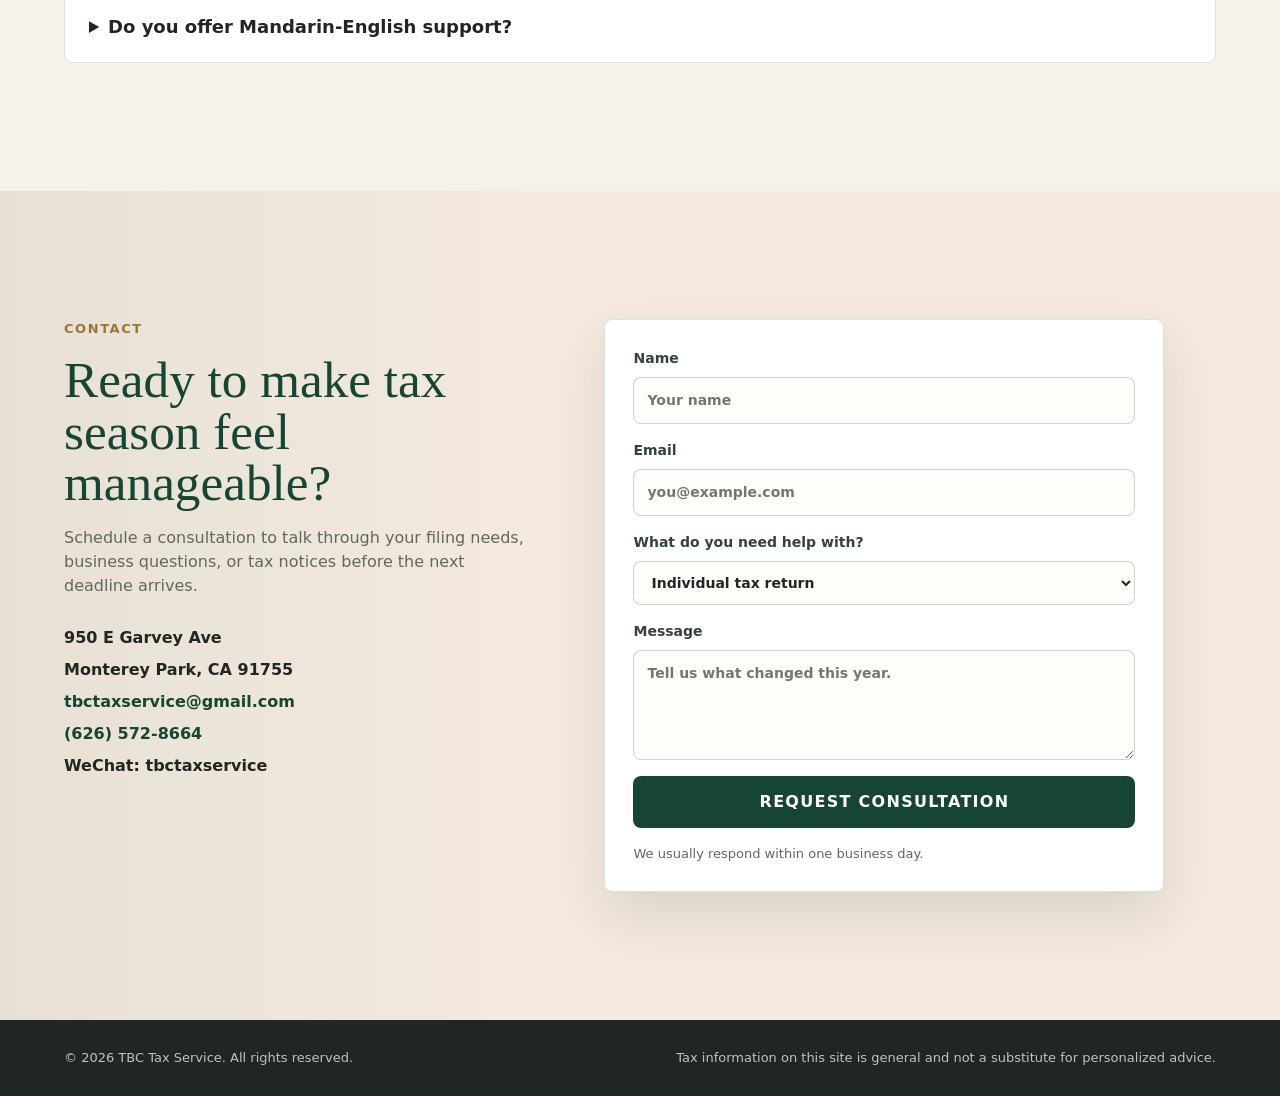
==== commit 3060c216: "Update index.html" ====
--- a/index.html
+++ b/index.html
@@ -43,7 +43,7 @@
 
     <main id="top">
       <section class="hero" aria-label="Tax firm introduction">
-        <img src="assets/hero-orange-county-office.png" alt="A sunlit Orange County office conference table with a laptop and organized documents" class="hero-image">
+        <img src="assets/hero.png" alt="A sunlit Orange County office conference table with a laptop and organized documents" class="hero-image">
         <div class="hero-overlay" aria-hidden="true"></div>
         <div class="hero-content">
           <p class="eyebrow" data-i18n="hero.eyebrow">Tax & business services</p>
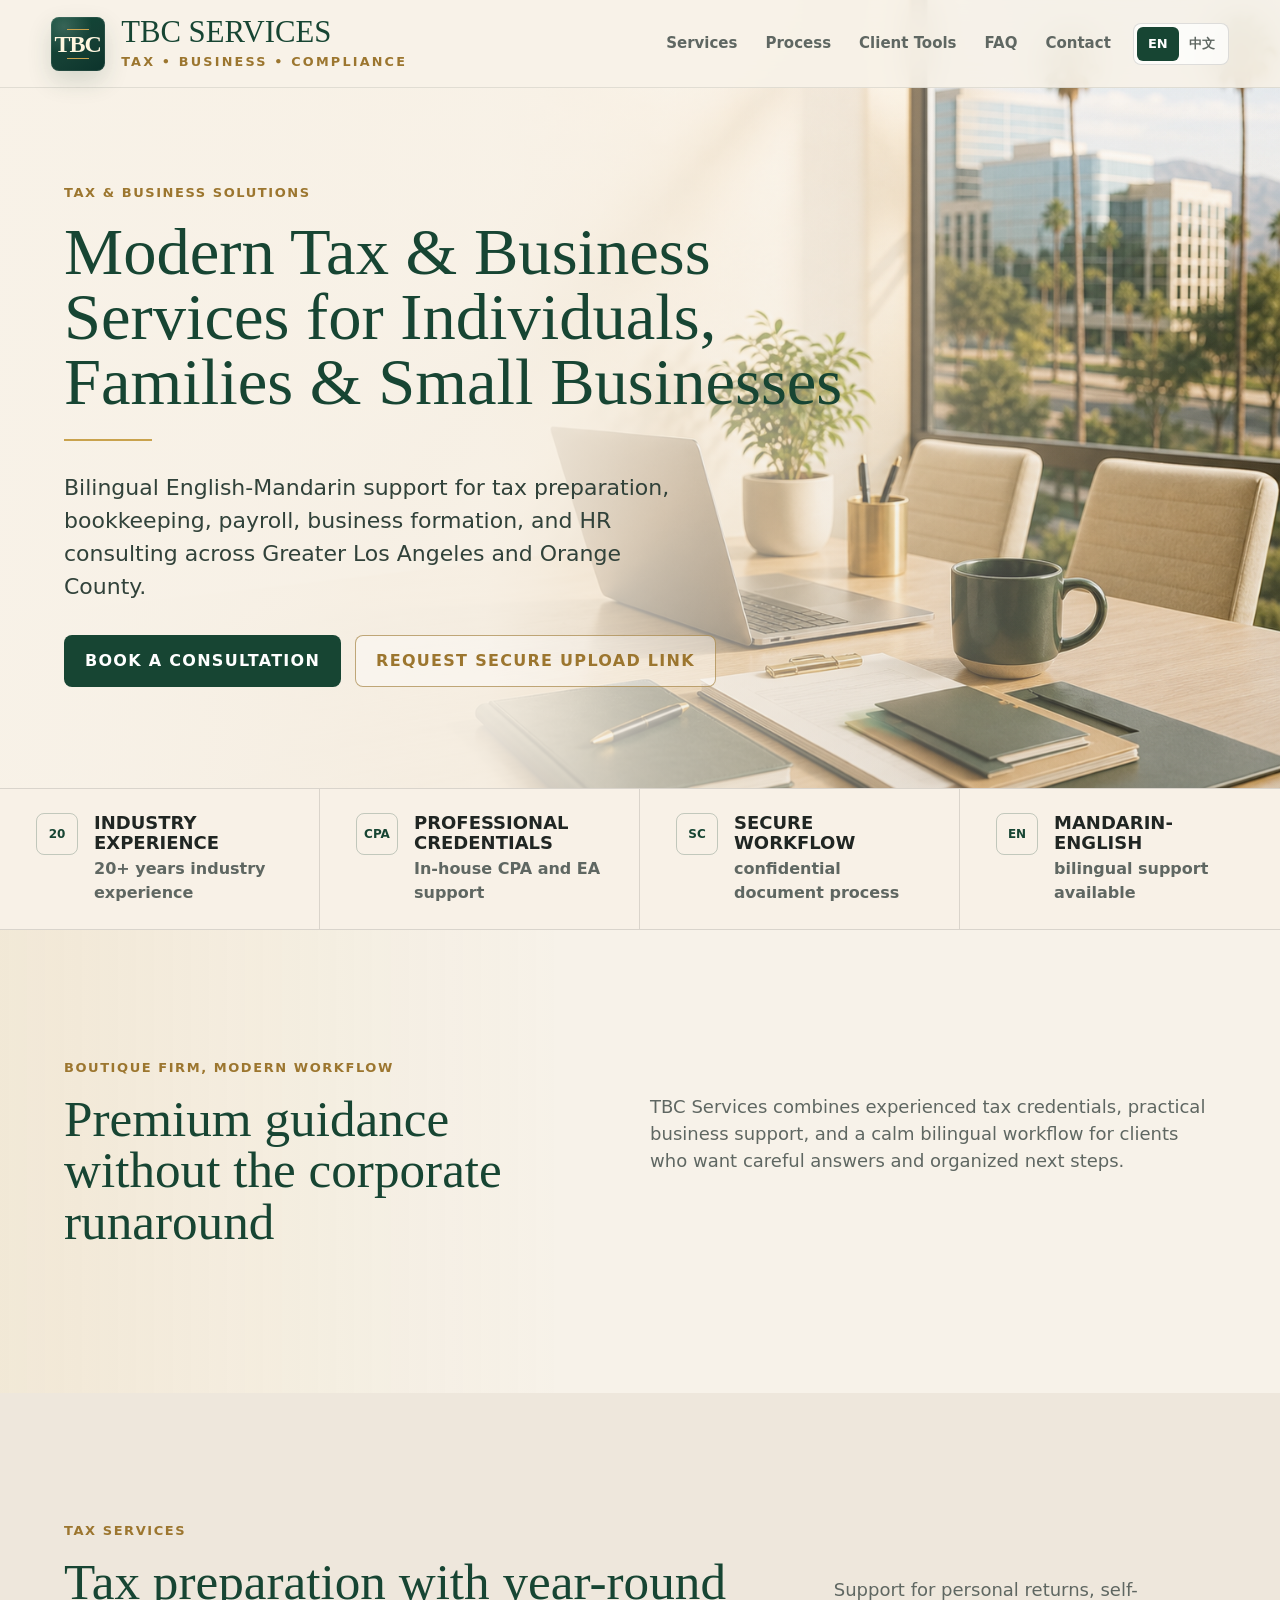
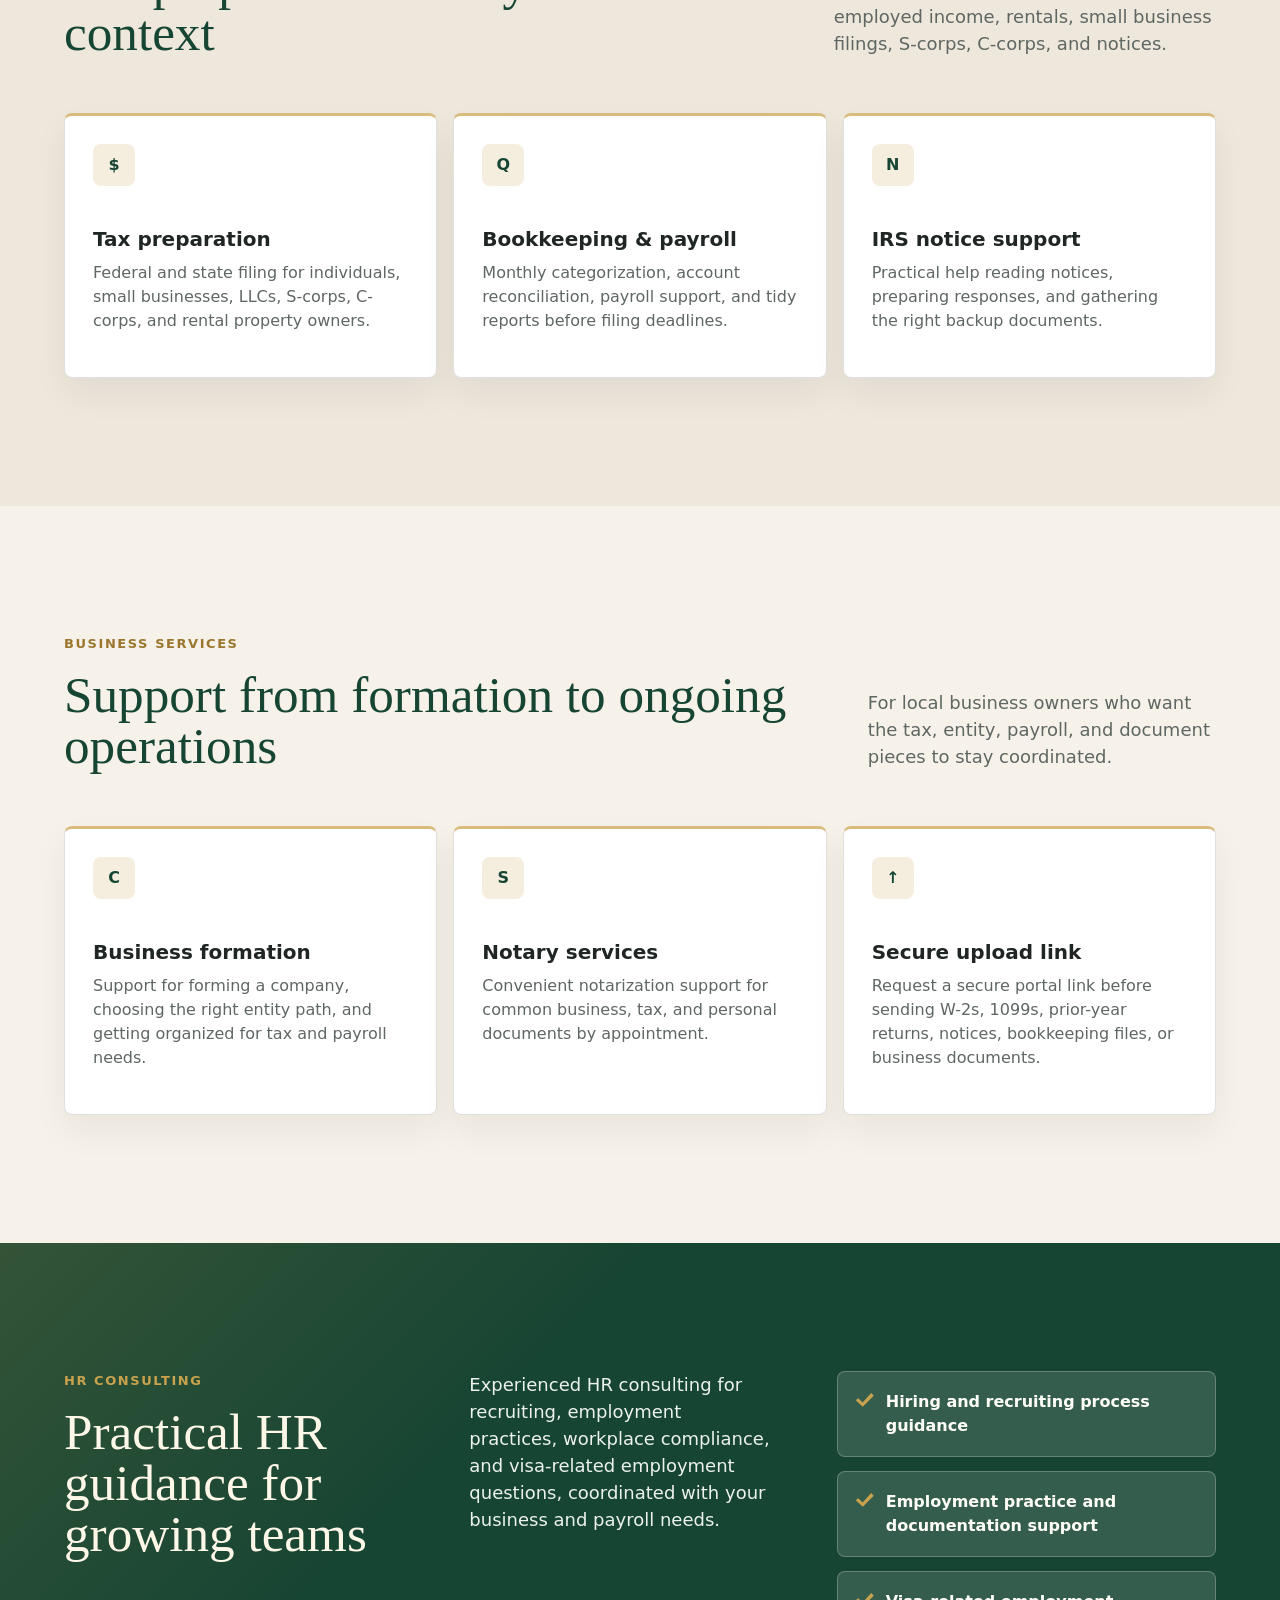
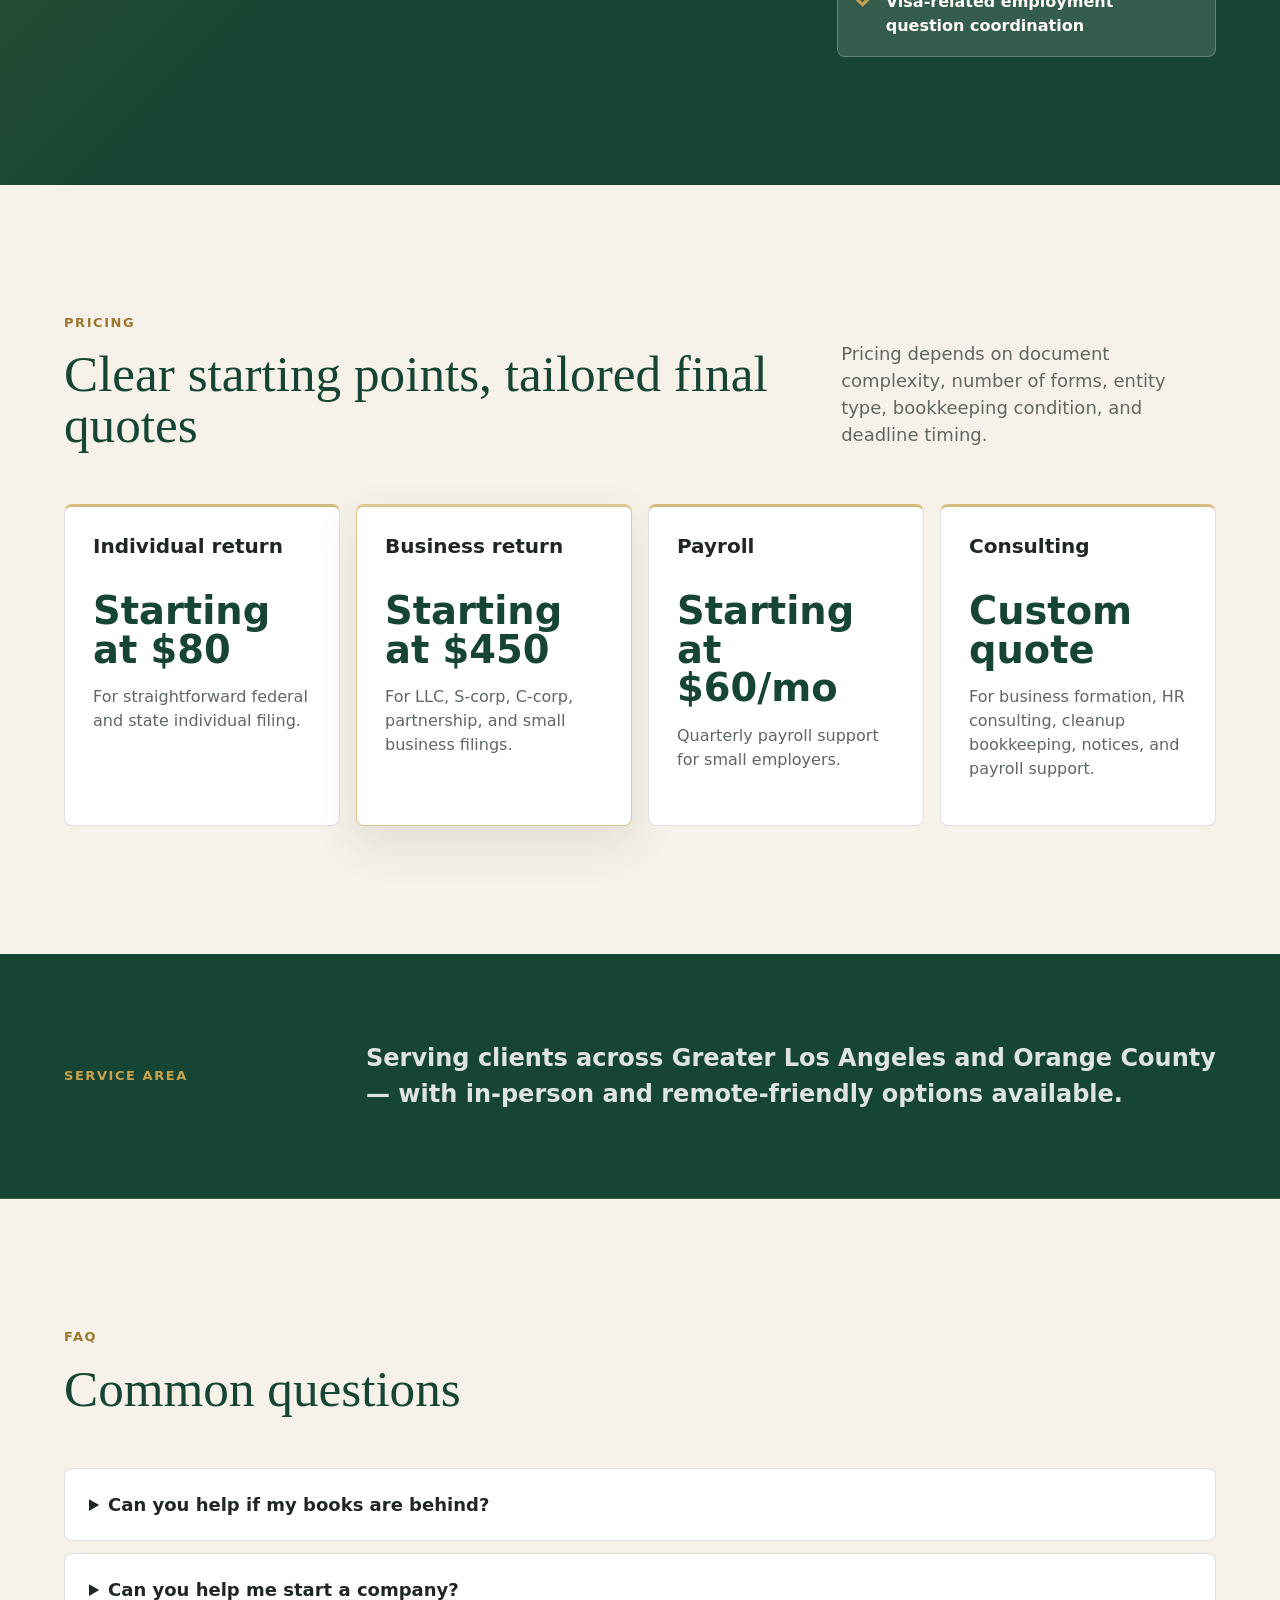
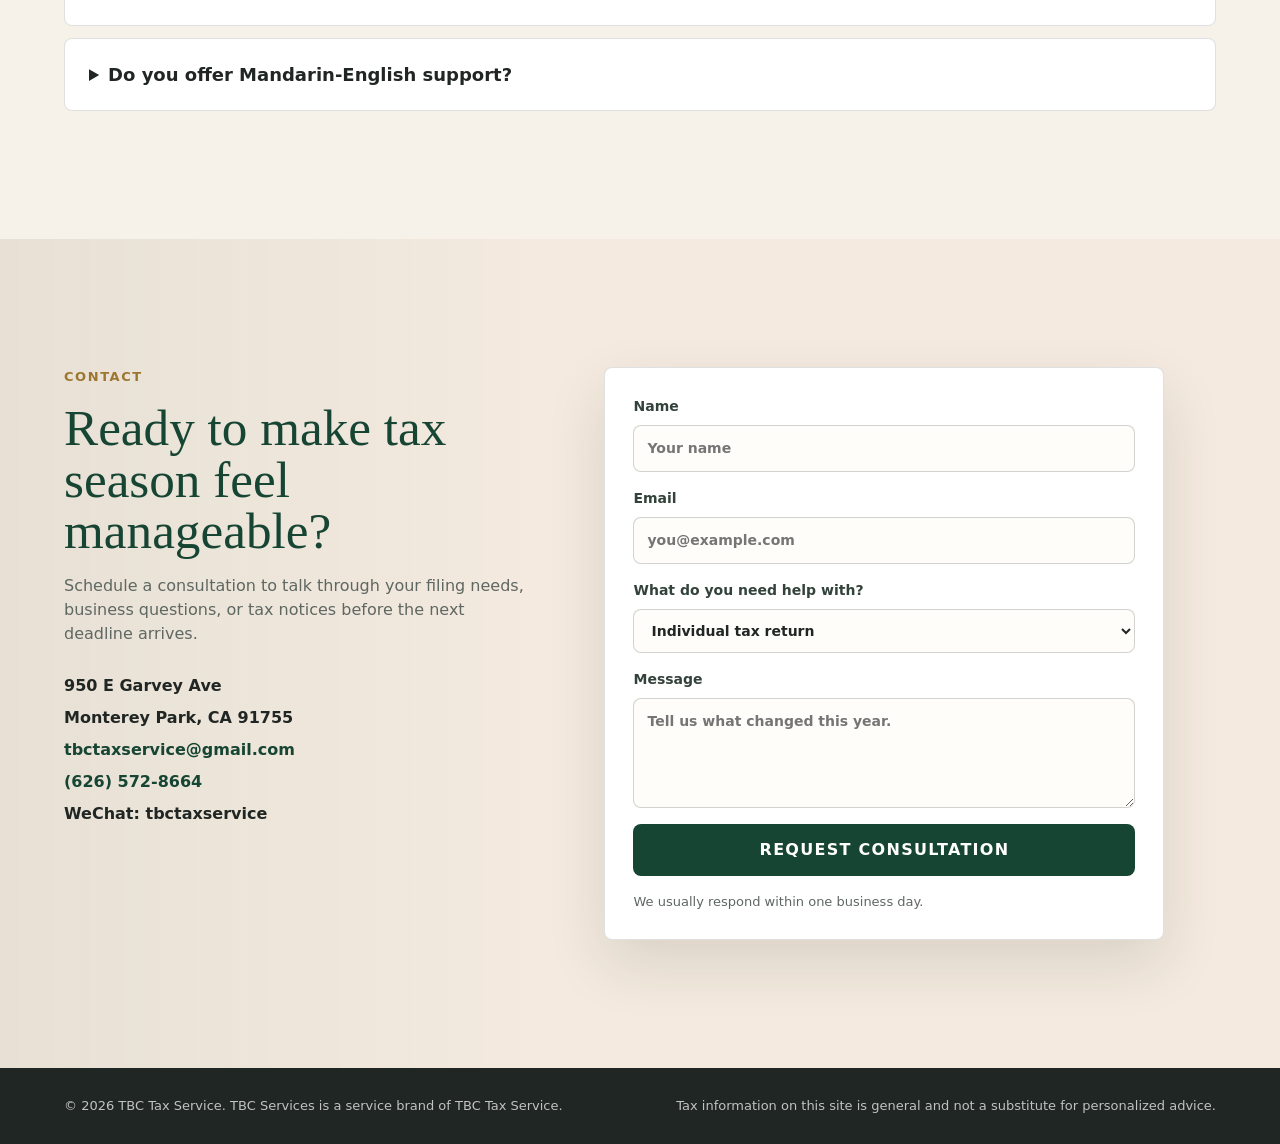
==== commit 40b9accb: "Add files via upload" ====
--- a/index.html
+++ b/index.html
@@ -3,35 +3,35 @@
   <head>
     <meta charset="utf-8">
     <meta name="viewport" content="width=device-width, initial-scale=1">
-    <title>TBC Tax Service | Modern Tax & Business Services</title>
+    <title>TBC Services | Modern Tax & Business Services</title>
     <meta
       name="description"
       content="Modern tax and business services for individuals, families, self-employed professionals, and small businesses across Greater Los Angeles and Orange County."
     >
     <link rel="stylesheet" href="styles.css">
   </head>
-  <body data-page-title-en="TBC Tax Service | Modern Tax & Business Services" data-page-title-zh="TBC Tax Service | 现代税务与商业服务">
+  <body data-page-title-en="TBC Services | Modern Tax & Business Services" data-page-title-zh="TBC Services | 现代税务与商业服务">
     <header class="site-header">
-      <a class="brand" href="index.html" aria-label="TBC Tax Service home">
-        <span class="brand-mark" aria-hidden="true">TBC</span>
-        <span>
-          <strong>TBC Tax Service</strong>
-          <small>Tax & Business Solutions</small>
+      <a class="brand" href="index.html" aria-label="TBC Services home">
+        <span class="brand-mark" aria-hidden="true"><span class="brand-mark-text">TBC</span></span>
+        <span class="brand-copy">
+          <strong data-i18n="brand.name">TBC Services</strong>
+          <small data-i18n="brand.tagline">Tax • Business • Compliance</small>
         </span>
       </a>
 
       <div class="header-actions">
         <nav class="nav-links" aria-label="Main navigation">
           <a href="services.html" data-i18n="nav.services">Services</a>
+          <a href="approach.html" data-i18n="nav.approach">Process</a>
           <a href="client-tools.html" data-i18n="nav.tools">Client Tools</a>
-          <a href="approach.html" data-i18n="nav.approach">Approach</a>
           <a href="faq.html" data-i18n="nav.faq">FAQ</a>
           <a href="contact.html" data-i18n="nav.contact">Contact</a>
         </nav>
 
         <div class="language-switch" aria-label="Language selector">
-          <button type="button" data-lang-option="en" aria-pressed="true">EN</button>
-          <button type="button" data-lang-option="zh" aria-pressed="false">中文</button>
+          <button type="button" data-lang-option="en" aria-pressed="true" data-i18n="language.english">EN</button>
+          <button type="button" data-lang-option="zh" aria-pressed="false" data-i18n="language.chinese">中文</button>
         </div>
 
         <button class="nav-toggle" type="button" aria-label="Open navigation" aria-expanded="false">
@@ -43,10 +43,10 @@
 
     <main id="top">
       <section class="hero" aria-label="Tax firm introduction">
-        <img src="assets/hero.png" alt="A sunlit Orange County office conference table with a laptop and organized documents" class="hero-image">
+        <img src="assets/hero.png" alt="A sunlit office conference table with a laptop and organized documents" class="hero-image">
         <div class="hero-overlay" aria-hidden="true"></div>
         <div class="hero-content">
-          <p class="eyebrow" data-i18n="hero.eyebrow">Tax & business services</p>
+          <p class="eyebrow" data-i18n="hero.eyebrow">Tax & business solutions</p>
           <h1 data-i18n="hero.headline">Modern Tax & Business Services for Individuals, Families & Small Businesses</h1>
           <p class="hero-copy" data-i18n="hero.copy">
             Bilingual English-Mandarin support for tax preparation, bookkeeping, payroll,
@@ -61,22 +61,22 @@
 
       <section class="trust-strip" aria-label="Firm highlights">
         <div>
-          <span class="trust-icon" aria-hidden="true">20</span>
-          <strong data-i18n="trust.eaTitle">20+ years EA</strong>
-          <span data-i18n="trust.eaText">Enrolled Agent experience</span>
-        </div>
-        <div>
-          <span class="trust-icon" aria-hidden="true">EA</span>
-          <strong data-i18n="trust.cpaTitle">CPA support</strong>
-          <span data-i18n="trust.cpaText">5 years of CPA experience</span>
-        </div>
-        <div>
-          <span class="trust-icon" aria-hidden="true">SC</span>
+          <span class="trust-icon" aria-hidden="true" data-i18n="trust.eaIcon">20</span>
+          <strong data-i18n="trust.eaTitle">Industry experience</strong>
+          <span data-i18n="trust.eaText">20+ years industry experience</span>
+        </div>
+        <div>
+          <span class="trust-icon" aria-hidden="true" data-i18n="trust.cpaIcon">CPA</span>
+          <strong data-i18n="trust.cpaTitle">Professional credentials</strong>
+          <span data-i18n="trust.cpaText">In-house CPA and EA support</span>
+        </div>
+        <div>
+          <span class="trust-icon" aria-hidden="true" data-i18n="trust.secureIcon">SC</span>
           <strong data-i18n="trust.secureTitle">Secure workflow</strong>
           <span data-i18n="trust.secureText">confidential document process</span>
         </div>
         <div>
-          <span class="trust-icon" aria-hidden="true">EN</span>
+          <span class="trust-icon" aria-hidden="true" data-i18n="trust.languageIcon">EN</span>
           <strong data-i18n="trust.languageTitle">Mandarin-English</strong>
           <span data-i18n="trust.languageText">bilingual support available</span>
         </div>
@@ -85,9 +85,9 @@
       <section class="section trust-build">
         <div class="section-kicker" data-i18n="trustBuild.kicker">Boutique firm, modern workflow</div>
         <div class="intro-grid">
-          <h2 data-i18n="trustBuild.heading">Premium guidance without the corporate runaround.</h2>
+          <h2 data-i18n="trustBuild.heading">Premium guidance without the corporate runaround</h2>
           <p data-i18n="trustBuild.copy">
-            TBC Tax Service combines experienced tax credentials, practical business support,
+            TBC Services combines experienced tax credentials, practical business support,
             and a calm bilingual workflow for clients who want careful answers and organized next steps.
           </p>
         </div>
@@ -96,8 +96,8 @@
       <section class="section services core-tax">
         <div class="section-heading">
           <div>
-            <div class="section-kicker" data-i18n="home.coreTaxKicker">Core tax services</div>
-            <h2 data-i18n="home.coreTaxHeading">Tax preparation with year-round context.</h2>
+            <div class="section-kicker" data-i18n="home.coreTaxKicker">Tax services</div>
+            <h2 data-i18n="home.coreTaxHeading">Tax preparation with year-round context</h2>
           </div>
           <p data-i18n="home.coreTaxCopy">Support for personal returns, self-employed income, rentals, small business filings, S-corps, C-corps, and notices.</p>
         </div>
@@ -125,7 +125,7 @@
         <div class="section-heading">
           <div>
             <div class="section-kicker" data-i18n="home.businessKicker">Business services</div>
-            <h2 data-i18n="home.businessHeading">Support from formation to ongoing operations.</h2>
+            <h2 data-i18n="home.businessHeading">Support from formation to ongoing operations</h2>
           </div>
           <p data-i18n="home.businessCopy">For local business owners who want the tax, entity, payroll, and document pieces to stay coordinated.</p>
         </div>
@@ -153,7 +153,7 @@
         <div class="hr-content">
           <div>
             <div class="section-kicker" data-i18n="home.hrKicker">HR consulting</div>
-            <h2 data-i18n="home.hrHeading">Practical HR guidance for growing teams.</h2>
+            <h2 data-i18n="home.hrHeading">Practical HR guidance for growing teams</h2>
           </div>
           <p data-i18n="home.hrCopy">
             Experienced HR consulting for recruiting, employment practices, workplace compliance,
@@ -170,22 +170,27 @@
       <section class="section pricing-section">
         <div class="section-heading">
           <div>
-            <div class="section-kicker" data-i18n="pricing.kicker">Starting-at pricing</div>
-            <h2 data-i18n="pricing.heading">Clear starting points, tailored final quotes.</h2>
+            <div class="section-kicker" data-i18n="pricing.kicker">Pricing</div>
+            <h2 data-i18n="pricing.heading">Clear starting points, tailored final quotes</h2>
           </div>
           <p data-i18n="pricing.copy">Pricing depends on document complexity, number of forms, entity type, bookkeeping condition, and deadline timing.</p>
         </div>
 
         <div class="pricing-grid">
           <article class="pricing-card">
-            <h3 data-i18n="pricing.individualTitle">Individual returns</h3>
-            <strong data-i18n="pricing.individualPrice">Starting at $180</strong>
+            <h3 data-i18n="pricing.individualTitle">Individual return</h3>
+            <strong data-i18n="pricing.individualPrice">Starting at $80</strong>
             <p data-i18n="pricing.individualText">For straightforward federal and state individual filing.</p>
           </article>
           <article class="pricing-card featured-price">
-            <h3 data-i18n="pricing.businessTitle">Business returns</h3>
-            <strong data-i18n="pricing.businessPrice">Starting at $650</strong>
+            <h3 data-i18n="pricing.businessTitle">Business return</h3>
+            <strong data-i18n="pricing.businessPrice">Starting at $450</strong>
             <p data-i18n="pricing.businessText">For LLC, S-corp, C-corp, partnership, and small business filings.</p>
+          </article>
+          <article class="pricing-card">
+            <h3 data-i18n="pricing.payrollTitle">Payroll</h3>
+            <strong data-i18n="pricing.payrollPrice">Starting at $60/mo</strong>
+            <p data-i18n="pricing.payrollText">Quarterly payroll support for small employers.</p>
           </article>
           <article class="pricing-card">
             <h3 data-i18n="pricing.consultTitle">Consulting</h3>
@@ -206,7 +211,7 @@
         <div class="section-heading">
           <div>
             <div class="section-kicker" data-i18n="faq.kicker">FAQ</div>
-            <h2 data-i18n="faq.heading">Common questions.</h2>
+            <h2 data-i18n="faq.heading">Common questions</h2>
           </div>
         </div>
 
@@ -236,7 +241,7 @@
             <span>Monterey Park, CA 91755</span>
             <a href="mailto:tbctaxservice@gmail.com">tbctaxservice@gmail.com</a>
             <a href="tel:+16265728664">(626) 572-8664</a>
-            <span>WeChat: tbctaxservice</span>
+            <span data-i18n="contact.wechatLine">WeChat: tbctaxservice</span>
           </address>
         </div>
 
@@ -272,7 +277,7 @@
     </main>
 
     <footer class="site-footer">
-      <p data-i18n="footer.copyright">© 2026 TBC Tax Service. All rights reserved.</p>
+      <p data-i18n="footer.copyright">© 2026 TBC Tax Service. TBC Services is a service brand of TBC Tax Service.</p>
       <p data-i18n="footer.disclaimer">Tax information on this site is general and not a substitute for personalized advice.</p>
     </footer>
 
--- a/styles.css
+++ b/styles.css
@@ -81,39 +81,62 @@
   font-weight: 800;
 }
 
+.brand-copy {
+  display: block;
+  min-width: 0;
+}
+
 .brand strong {
   display: block;
   color: var(--sage-dark);
   font-family: var(--serif);
-  font-size: clamp(19px, 1.9vw, 28px);
+  font-size: clamp(26px, 2.4vw, 34px);
   font-weight: 500;
-  line-height: 1;
+  line-height: 0.95;
   text-transform: uppercase;
+  white-space: nowrap;
 }
 
 .brand small {
   display: block;
-  margin-top: 7px;
+  margin-top: 8px;
   color: #9c762f;
-  font-size: 11px;
-  font-weight: 700;
-  letter-spacing: 0.16em;
+  font-size: clamp(11px, 1vw, 13px);
+  font-weight: 800;
+  letter-spacing: 0.17em;
+  line-height: 1.1;
   text-transform: uppercase;
+  white-space: nowrap;
 }
 
 .brand-mark {
   position: relative;
   display: grid;
+  flex: 0 0 auto;
   width: 54px;
   height: 54px;
   place-items: center;
-  color: var(--white);
-  background: var(--sage-dark);
-  border-radius: 8px;
-  box-shadow: 0 10px 24px rgba(23, 69, 51, 0.16);
+  overflow: hidden;
+  background:
+    radial-gradient(circle at 24% 18%, rgba(255, 255, 255, 0.16), transparent 28px),
+    linear-gradient(145deg, #0f4a38 0%, #153f34 58%, #0b332b 100%);
+  border-radius: 8px;
+  box-shadow: 0 10px 24px rgba(23, 69, 51, 0.16), inset 0 0 0 1px rgba(255, 255, 255, 0.08);
   font-family: var(--serif);
-  font-size: 21px;
-  font-weight: 500;
+  font-size: 24px;
+  font-weight: 700;
+}
+
+.brand-mark-text {
+  position: relative;
+  z-index: 2;
+  display: block;
+  margin-top: 0;
+  color: #fff6df;
+  letter-spacing: -0.04em;
+  line-height: 1;
+  padding-right: 1px;
+  text-shadow: 0 1px 0 rgba(7, 58, 49, 0.35);
 }
 
 .brand-mark::before,
@@ -190,6 +213,7 @@
   cursor: pointer;
   font-size: 13px;
   font-weight: 800;
+  white-space: nowrap;
 }
 
 .language-switch button[aria-pressed="true"] {
@@ -723,7 +747,7 @@
 
 .pricing-grid {
   display: grid;
-  grid-template-columns: repeat(3, minmax(0, 1fr));
+  grid-template-columns: repeat(4, minmax(0, 1fr));
   gap: 16px;
 }
 
@@ -1094,33 +1118,29 @@
 
 @media (max-width: 440px) {
   .site-header {
+    gap: 8px;
     padding-right: 14px;
     padding-left: 14px;
   }
 
   .brand {
-    gap: 10px;
+    gap: 9px;
   }
 
   .brand small {
-    max-width: 170px;
-    font-size: 9px;
+    margin-top: 6px;
+    font-size: 10px;
+    letter-spacing: 0.14em;
   }
 
   .brand strong {
-    font-size: 18px;
+    font-size: 22px;
   }
 
   .brand-mark {
-    width: 46px;
-    height: 46px;
-    font-size: 18px;
-  }
-
-  .brand-mark::before,
-  .brand-mark::after {
-    left: 14px;
-    width: 18px;
+    width: 48px;
+    height: 48px;
+    font-size: 22px;
   }
 
   .hero-actions,
@@ -1134,3 +1154,24 @@
     padding: 22px;
   }
 }
+
+@media (max-width: 380px) {
+  .brand {
+    gap: 8px;
+  }
+
+  .brand strong {
+    font-size: 19px;
+  }
+
+  .brand small {
+    font-size: 8.5px;
+    letter-spacing: 0.11em;
+  }
+
+  .brand-mark {
+    width: 42px;
+    height: 42px;
+    font-size: 19px;
+  }
+}
